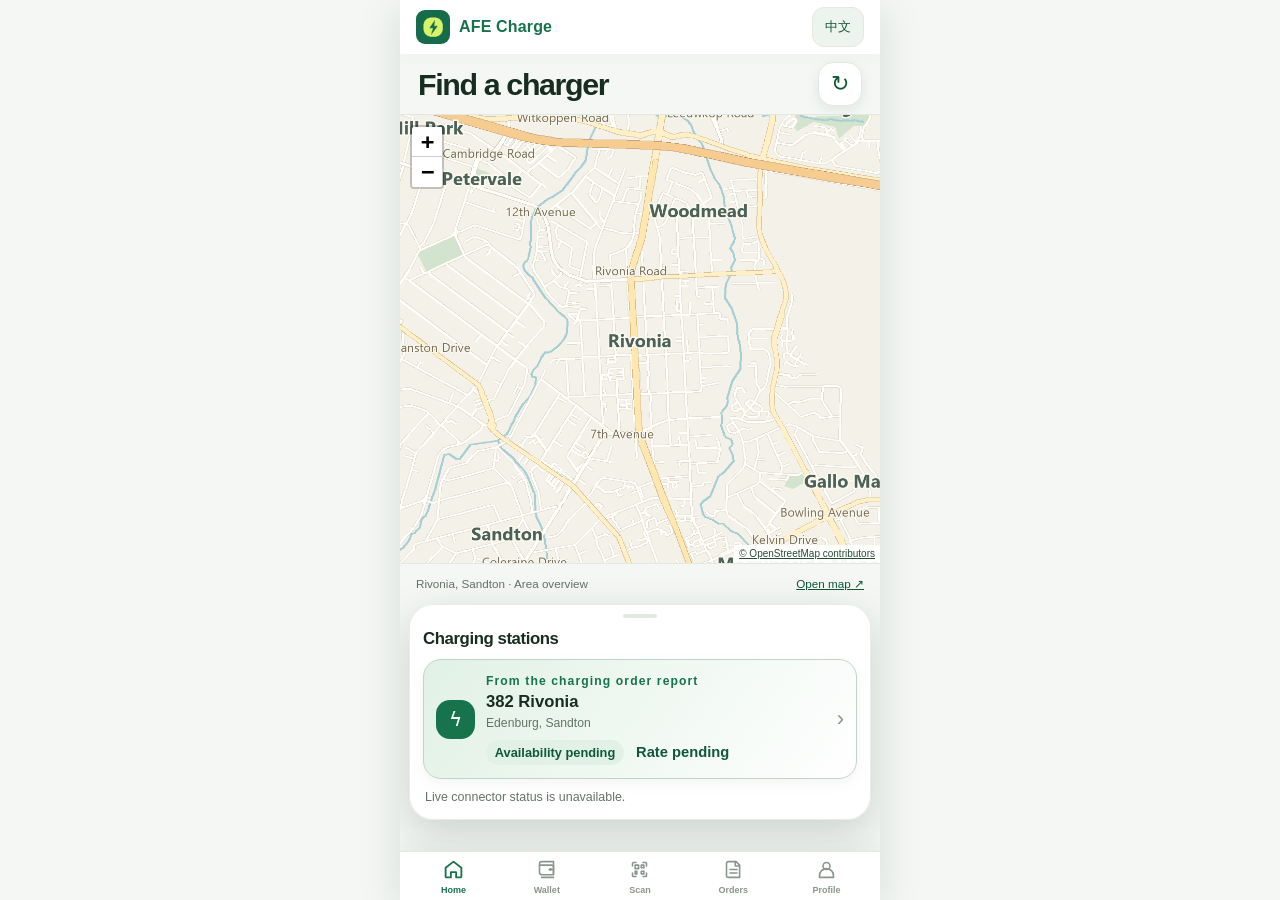
==== index.html @ 0f3ea390 "Open 382 Rivonia from its shared cabinet QR and wait for a connector choice" ====
<!doctype html>
<html lang="en">
<head>
<meta charset="utf-8">
<meta name="referrer" content="no-referrer">
<meta name="viewport" content="width=device-width,initial-scale=1,viewport-fit=cover">
<meta name="theme-color" content="#f5f8f5" media="(prefers-color-scheme: light)">
<meta name="theme-color" content="#0d1511" media="(prefers-color-scheme: dark)">
<script>
  const afeAppearance = matchMedia('(prefers-color-scheme: dark)');
  function applyAfeTheme(){ document.documentElement.dataset.theme = afeAppearance.matches ? 'dark' : 'light'; }
  applyAfeTheme();
  afeAppearance.addEventListener('change', applyAfeTheme);
</script>
<meta name="apple-mobile-web-app-capable" content="yes">
<meta name="apple-mobile-web-app-status-bar-style" content="default">
<meta name="apple-mobile-web-app-title" content="AFE Charge">
<link rel="manifest" href="./manifest.webmanifest">
<link rel="apple-touch-icon" href="./apple-touch-icon.png">
<title>AFE Charge</title>
<style>
:root{color-scheme:light;--bg:#f4f7f4;--surface:#fff;--surface-2:#edf4ee;--text:#182d22;--muted:#627469;--subtle:#89968d;--line:#e1e9e2;--green:#16734b;--green-deep:#10583a;--mint:#e1f1e5;--lime:#d6ee91;--warning-bg:#fff4df;--warning:#745821;--danger-bg:#fff0ee;--danger:#a34339;--shadow:0 8px 28px rgba(25,54,37,.08);font-family:-apple-system,BlinkMacSystemFont,"Segoe UI",sans-serif}
*{box-sizing:border-box}html,body{width:100%;min-width:0;min-height:100%;margin:0;overflow-x:hidden;background:var(--bg);color:var(--text);-webkit-text-size-adjust:100%;overscroll-behavior-x:none}button,input,select,textarea{font:inherit}button{touch-action:manipulation}button:focus-visible,input:focus-visible,select:focus-visible,textarea:focus-visible{outline:3px solid #64b987;outline-offset:2px}
html[data-theme="dark"]{color-scheme:dark;--bg:#0d1511;--surface:#18231d;--surface-2:#22342a;--text:#edf5ef;--muted:#bdc9c0;--subtle:#94a399;--line:#304137;--green:#7bd39b;--green-deep:#b4e9c5;--mint:#233b2c;--lime:#d6ee91;--warning-bg:#3b3322;--warning:#f3d89b;--danger-bg:#402a28;--danger:#ffb5aa;--shadow:0 8px 30px rgba(0,0,0,.25)}
.appview{width:100%;min-height:100dvh;margin:0 auto;padding-top:env(safe-area-inset-top);background:var(--bg);color:var(--text);overflow:hidden}.app-root{position:relative;width:100%;max-width:480px;height:calc(100dvh - env(safe-area-inset-top));min-height:520px;margin:0 auto;display:flex;flex-direction:column;overflow:hidden;background:var(--bg);color:var(--text)}
.app-header{min-height:62px;flex:none;display:flex;align-items:center;justify-content:space-between;gap:8px;padding:10px 18px;background:var(--surface);border-bottom:1px solid var(--line)}.app-brand{display:flex;align-items:center;gap:9px;min-width:0;color:var(--green);font-weight:800;letter-spacing:.01em;white-space:nowrap}.app-brandmark{width:34px;height:34px;display:grid;place-items:center;border-radius:12px;background:var(--mint);font-size:20px}.app-inline{display:flex;align-items:center;gap:7px;min-width:0}.demo-chip{padding:6px 8px;border-radius:999px;background:var(--surface-2);color:var(--muted);font-size:9px;font-weight:800;white-space:nowrap}.mode-toggle{white-space:nowrap!important;font-size:10px!important;padding:8px!important;min-height:38px!important}.app-main{flex:1;min-height:0;overflow:auto;overscroll-behavior:contain;padding:18px 18px calc(94px + env(safe-area-inset-bottom));scrollbar-width:none}.app-main::-webkit-scrollbar{display:none}
.app-main h1{margin:3px 0 7px;font-size:25px;line-height:1.12;letter-spacing:-.04em;color:var(--text)}.app-main h2{margin:0;font-size:18px;line-height:1.2;letter-spacing:-.025em;color:var(--text)}.app-main h3{margin:0;font-size:15px;line-height:1.25;color:var(--text)}.app-muted{font-size:12px;line-height:1.5;color:var(--muted)}.app-small{font-size:10px;letter-spacing:.035em;color:var(--subtle)}.app-row{display:flex;align-items:center;justify-content:space-between;gap:10px;min-width:0}.app-row>*{min-width:0}.app-row h1,.app-row h2,.app-row h3{overflow-wrap:anywhere}
.app-card{min-width:0;margin:13px 0;padding:17px;border:1px solid var(--line);border-radius:18px;background:var(--surface);box-shadow:var(--shadow);color:var(--text)}.app-recommend{padding:19px;background:linear-gradient(145deg,#176f49,#10593a);border:0;color:#fff;box-shadow:0 12px 28px rgba(16,89,58,.2)}.app-recommend h2{color:#fff;font-size:20px}.app-recommend .app-muted{color:#d8eadf}.app-recommend .app-stat{background:#ffffff16;color:#e4f2e8}.app-recommend .app-stat b{color:#fff}.app-recommend .app-button{background:var(--lime);color:#183321}.app-button{min-height:48px;padding:12px 16px;border:0;border-radius:14px;background:var(--green);color:#fff;font-weight:750;font-size:13px;line-height:1.2;cursor:pointer;transition:transform .14s ease,filter .14s ease}.app-button:active{transform:scale(.98)}.app-button.secondary{background:var(--surface-2);border:1px solid var(--line);color:var(--green-deep)}.app-button.ghost{min-height:40px;padding:8px 10px;background:transparent;color:var(--green-deep)}.app-button.danger{background:var(--danger-bg);color:var(--danger)}.app-button.full{width:100%}.app-notice,.app-alert{margin:11px 0;padding:13px 14px;border-radius:14px;background:var(--surface-2);color:var(--muted);font-size:11px;line-height:1.5}.app-alert{background:var(--warning-bg);color:var(--warning)}.app-alert.green{background:var(--mint);color:var(--green-deep)}.app-alert.red{background:var(--danger-bg);color:var(--danger)}
.app-badge{flex:none;padding:6px 10px;border-radius:999px;background:var(--mint);color:var(--green-deep);font-size:10px;font-weight:800}.app-status{color:var(--green);font-size:11px;font-weight:750}.app-stat{flex:1;min-width:0;padding:11px 12px;border-radius:13px;background:var(--surface-2);color:var(--muted);font-size:10px;line-height:1.35}.app-stat b{display:block;margin-top:5px;color:var(--text);font-size:12px}.app-inline{display:flex;gap:8px;align-items:center}.app-station{cursor:pointer;transition:transform .16s ease,border-color .16s ease}.app-station:active{transform:scale(.99)}.app-view-toggle{display:flex;gap:5px;margin:13px 0;padding:4px;border-radius:14px;background:var(--surface-2)}.app-view-toggle button{flex:1;min-height:42px;border:0;border-radius:11px;background:transparent;color:var(--muted);font-size:12px;font-weight:750}.app-view-toggle button.selected{background:var(--surface);color:var(--green-deep);box-shadow:0 2px 9px rgba(15,50,27,.1)}
.app-nav{position:absolute;z-index:10;right:0;bottom:0;left:0;height:calc(74px + env(safe-area-inset-bottom));padding:7px 10px calc(8px + env(safe-area-inset-bottom));display:flex;align-items:center;justify-content:space-around;border-top:1px solid var(--line);background:var(--surface);box-shadow:0 -6px 22px rgba(26,45,31,.04)}.app-nav button{flex:1;min-width:0;height:100%;display:flex;flex-direction:column;align-items:center;justify-content:center;gap:4px;border:0;background:transparent;color:var(--subtle);font-size:10px;font-weight:650}.app-nav button.active{color:var(--green);font-weight:800}.app-nav .nav-icon{font-size:18px;line-height:1}.app-nav .nav-scan{flex:none;width:54px;max-width:54px;height:54px;margin-top:-18px;border-radius:19px;background:var(--green);color:white;box-shadow:0 7px 18px rgba(22,115,75,.26)}.app-nav .nav-scan .nav-icon{font-size:22px}
.app-kv{display:flex;justify-content:space-between;gap:12px;margin:12px 0;color:var(--muted);font-size:12px;line-height:1.4}.app-kv b{color:var(--text);text-align:right}.app-divider{height:1px;margin:14px 0;background:var(--line)}.app-progress{height:8px;overflow:hidden;border-radius:99px;background:var(--surface-2)}.app-progress i{display:block;height:100%;border-radius:inherit;background:var(--lime)}.app-label{display:block;margin:16px 0 7px;color:var(--muted);font-size:11px;font-weight:750}.app-input,.app-select,textarea.app-input{width:100%;min-width:0;min-height:48px;padding:12px 14px;border:1px solid var(--line);border-radius:13px;background:var(--surface);color:var(--text);font-size:14px}.app-input::placeholder,textarea::placeholder{color:var(--subtle);opacity:1}.app-choice{display:flex;gap:8px}.app-choice button{flex:1;min-height:44px;border:1px solid var(--line);border-radius:12px;background:var(--surface);color:var(--muted);font-size:12px;font-weight:700}.app-choice button.selected,.app-connector.selected{border-color:var(--green);background:var(--mint);color:var(--green-deep)}.app-connector{margin:9px 0;padding:15px;border:1px solid var(--line);border-radius:16px;background:var(--surface);color:var(--text)}.app-connector button{width:100%;padding:0;border:0;background:transparent;color:inherit;text-align:left}.app-connector.disabled{opacity:.55}.app-filter{position:fixed;z-index:30;inset:0;display:flex;align-items:flex-end;background:rgba(5,20,12,.52);backdrop-filter:blur(3px)}.app-sheet{width:100%;max-width:480px;max-height:min(82dvh,760px);margin:0 auto;overflow:auto;padding:22px 20px calc(20px + env(safe-area-inset-bottom));border-radius:24px 24px 0 0;background:var(--surface);color:var(--text);box-shadow:0 -12px 40px rgba(0,0,0,.18)}.app-toast{position:fixed;z-index:60;right:18px;bottom:calc(92px + env(safe-area-inset-bottom));left:18px;max-width:444px;margin:0 auto;padding:14px 16px;border-radius:15px;background:#183327;color:#fff;font-size:13px;box-shadow:0 8px 30px rgba(0,0,0,.22)}
.app-map-wrap{position:relative}.app-map-canvas{position:relative;height:300px;min-height:300px;overflow:hidden;border:1px solid var(--line);border-radius:20px;background:#dfece2;box-shadow:var(--shadow)}html[data-theme="dark"] .app-map-canvas{background:#20342a}.afe-map-fallback{position:absolute;inset:0;overflow:hidden;background-color:#e5efe4;background-image:linear-gradient(28deg,transparent 47%,#fff 48%,#fff 52%,transparent 53%),linear-gradient(112deg,transparent 45%,#fff 46%,#fff 50%,transparent 51%),linear-gradient(160deg,transparent 53%,#f8fbf7 54%,#f8fbf7 60%,transparent 61%),linear-gradient(4deg,transparent 34%,#f8fbf7 35%,#f8fbf7 39%,transparent 40%);background-size:230px 190px,270px 230px,180px 210px,240px 180px}.afe-map-fallback:before,.afe-map-fallback:after{content:"";position:absolute;pointer-events:none;border-radius:50%;background:#d2e6cf;opacity:.65}.afe-map-fallback:before{width:210px;height:150px;right:-70px;top:14px}.afe-map-fallback:after{width:230px;height:130px;left:-80px;bottom:12px}.afe-map-marker{position:absolute;z-index:2;display:grid;place-items:center;width:40px;height:40px;border:3px solid white;border-radius:50% 50% 50% 9px;transform:rotate(-45deg);background:#16734b;color:white;font-size:11px;font-weight:800;box-shadow:0 4px 12px #17312640}.afe-map-marker span{transform:rotate(45deg)}.map-key-notice{position:absolute;z-index:3;top:12px;right:12px;left:12px;padding:9px 12px;border:1px solid var(--line);border-radius:13px;background:color-mix(in srgb,var(--surface) 92%,transparent);color:var(--muted);font-size:10px;box-shadow:0 3px 12px #17312616}.map-key-notice b{display:block;margin-bottom:3px;color:var(--text)}.map-bottom-sheet{position:relative;z-index:4;margin-top:-4px}.map-hint{font-size:11px}.resilience{background:var(--mint);color:var(--green-deep)}
.scan-panel{text-align:center;padding:20px}.scanner-frame{position:relative;width:min(100%,280px);height:232px;margin:18px auto 16px;overflow:hidden;border:1px solid var(--line);border-radius:20px;background:linear-gradient(145deg,#13261b,#233d2d);box-shadow:inset 0 0 45px #9ce5aa10}.scanner-grid{position:absolute;inset:0;background:linear-gradient(90deg,transparent 49.7%,#b7e8ca19 50%,transparent 50.3%),linear-gradient(transparent 49.7%,#b7e8ca19 50%,transparent 50.3%);background-size:38px 38px;opacity:.65}.scanner-corner{position:absolute;width:38px;height:38px;border-color:#b7ed8b;border-style:solid}.scanner-corner.tl{top:29px;left:29px;border-width:3px 0 0 3px;border-radius:9px 0 0}.scanner-corner.tr{top:29px;right:29px;border-width:3px 3px 0 0;border-radius:0 9px 0 0}.scanner-corner.bl{bottom:29px;left:29px;border-width:0 0 3px 3px;border-radius:0 0 0 9px}.scanner-corner.br{right:29px;bottom:29px;border-width:0 3px 3px 0;border-radius:0 0 9px}.scanner-beam{position:absolute;left:12%;right:12%;top:20%;height:2px;background:#c9f58e;box-shadow:0 0 14px 3px #c9f58e88;animation:scanbeam 2.4s ease-in-out infinite alternate}.scanner-hint{margin:0 auto 16px;color:var(--muted);font-size:12px;line-height:1.45}.manual-entry{margin-top:18px;text-align:left}.manual-entry summary{padding:13px 0;border-top:1px solid var(--line);color:var(--green-deep);font-size:12px;font-weight:700;cursor:pointer}.manual-entry .app-muted{margin:0 0 10px}.connection-screen{position:fixed;z-index:50;inset:0;display:flex;flex-direction:column;justify-content:center;align-items:center;overflow:auto;padding:calc(34px + env(safe-area-inset-top)) 24px calc(32px + env(safe-area-inset-bottom));background:var(--bg);color:var(--text)}.connection-orb{width:82px;height:82px;display:grid;place-items:center;margin-bottom:25px;border-radius:28px;background:var(--mint);color:var(--green);font-size:35px;animation:orbpulse 1.8s ease-in-out infinite}.connection-screen h1{text-align:center}.connection-steps{width:min(100%,340px);margin:27px auto 22px}.connection-step{display:flex;align-items:center;gap:14px;padding:13px 0;border-bottom:1px solid var(--line);color:var(--subtle);font-size:13px;transition:color .2s}.connection-step.active{color:var(--text);font-weight:750}.connection-step.done{color:var(--green)}.connection-step-icon{width:28px;height:28px;flex:none;display:grid;place-items:center;border-radius:50%;background:var(--surface-2);color:var(--muted);font-size:12px}.connection-step.active .connection-step-icon,.connection-step.done .connection-step-icon{background:var(--mint);color:var(--green)}.connection-spinner{width:22px;height:22px;border:2px solid var(--line);border-top-color:var(--green);border-radius:50%;animation:spin .8s linear infinite}
.app-menu{width:100%;min-height:52px;display:flex;align-items:center;justify-content:space-between;border:0;border-bottom:1px solid var(--line);background:transparent;color:var(--text);font-size:13px;text-align:left}.app-menu:last-child{border-bottom:0}.app-economy{padding-top:9px;border-top:1px solid var(--line)}.app-economy .app-row{margin:8px 0;color:var(--muted);font-size:11px}.app-economy .app-row b{color:var(--text);font-size:11px}.app-step{display:flex;gap:12px;align-items:flex-start;padding:14px 0;border-bottom:1px solid var(--line);color:var(--text);font-size:12px;line-height:1.5}.app-step b{width:28px;height:28px;flex:none;display:grid;place-items:center;border-radius:50%;background:var(--mint);color:var(--green)}.app-root[data-font-size="small"]{font-size:14px}.app-root[data-font-size="large"]{font-size:17px}.app-root[data-font-size="large"] .app-muted,.app-root[data-font-size="large"] .app-kv{font-size:14px}.form-stack{flex:1;min-width:0}.help-list{padding-left:19px;color:var(--muted);font-size:12px;line-height:1.65}.help-list li{padding:3px 0}.app-amount{font-size:26px;font-weight:850;letter-spacing:-.035em}.guest-connecting{max-width:100%;text-align:center}.wallet-hero{background:var(--green-deep);color:#fff}.wallet-hero h1,.wallet-hero .app-muted,.wallet-hero .app-small{color:#fff}.app-topup-row{display:flex;align-items:center;justify-content:space-between;gap:12px}.app-topup-row>*{min-width:0}.faq-card details{padding:13px 0;border-bottom:1px solid var(--line);color:var(--text)}.faq-card details:last-child{border:0}.faq-card summary{font-size:12px;font-weight:700;cursor:pointer}.faq-card details p{margin:9px 0 0;color:var(--muted);font-size:12px;line-height:1.5}.app-empty{padding:40px 16px;color:var(--muted);text-align:center}.app-nav sup{font-size:9px}.settings-links{padding:7px 17px}.fleet-statement .statement-total b{color:var(--green)}
@keyframes scanbeam{from{transform:translateY(0)}to{transform:translateY(135px)}}@keyframes spin{to{transform:rotate(360deg)}}@keyframes orbpulse{50%{transform:scale(1.06);box-shadow:0 0 0 12px color-mix(in srgb,var(--mint) 35%,transparent)}}
@media(max-width:430px){.app-header{min-height:58px;gap:5px;padding-right:11px;padding-left:14px}.app-brand{gap:7px;font-size:14px}.app-brandmark{width:31px;height:31px}.app-inline{gap:3px}.demo-chip{max-width:50px;overflow:hidden;font-size:0}.demo-chip:after{content:"DEMO";font-size:9px}.mode-toggle{font-size:9px!important;padding:7px!important}.app-header>.app-inline>.app-button[aria-label="Notifications"]{width:36px;min-width:36px;padding:7px}.app-main{padding-right:15px;padding-left:15px}.app-card{padding:16px}.app-map-canvas{height:300px}.app-nav{padding-right:5px;padding-left:5px}.app-nav .nav-scan{width:52px;max-width:52px;height:52px}}
@media(min-width:481px){.app-root{box-shadow:0 8px 42px rgba(20,45,29,.12)}}
@media(prefers-reduced-motion:reduce){*,*::before,*::after{scroll-behavior:auto!important;animation-duration:.01ms!important;animation-iteration-count:1!important;transition-duration:.01ms!important}}
html[data-theme="dark"] .app-button:not(.secondary):not(.ghost):not(.danger){background:#1d734a;color:#fff}
html[data-theme="dark"] .app-nav .nav-scan{background:#1d734a;color:#fff}
html[data-theme="dark"] .app-recommend .app-button{background:var(--lime);color:#183321}
.app-nav .nav-scan{font-size:10px;white-space:nowrap}
/* Map-first, native-feeling consumer layout */
.app-header{z-index:12;min-height:58px;padding:8px 16px;background:var(--surface);border-bottom:0;box-shadow:0 2px 14px rgba(20,45,29,.035)}
.demo-chip.demo-muted{margin-left:1px;padding:4px 6px;background:transparent;border:1px solid var(--line);color:var(--subtle);font-size:8px;letter-spacing:.06em;opacity:.72}
.header-notifications{width:38px;min-width:38px;padding:7px!important}
.app-main.home-main{display:flex;overflow:hidden;padding:0 0 calc(78px + env(safe-area-inset-bottom));overscroll-behavior:none}
.home-map-first{display:flex;flex:1;flex-direction:column;min-width:0;min-height:0;width:100%;overflow:hidden}
.map-home-top{z-index:5;flex:none;min-height:58px;display:flex;align-items:center;justify-content:space-between;padding:7px 17px 9px;background:var(--bg)}
.map-eyebrow{display:block;margin-bottom:2px;color:var(--subtle);font-size:9px;font-weight:750;letter-spacing:.1em;text-transform:uppercase}
.map-home-top h1{margin:0;font-size:23px;letter-spacing:-.045em}
.map-filter-button{width:42px;height:42px;display:grid;place-items:center;border:1px solid var(--line);border-radius:15px;background:var(--surface);color:var(--green-deep);font-size:17px;box-shadow:0 4px 13px rgba(20,45,29,.08)}
.app-map-wrap{flex:1;min-height:0;overflow:visible;border-radius:0}
.app-map-canvas{position:absolute;inset:0;width:100%;height:100%;min-height:0;border:0;border-radius:0;box-shadow:none;background:#e6eee3}
.afe-map-fallback.premium-map{background-color:#e6eee3;background-image:linear-gradient(27deg,transparent 46%,#fbfcf9 47%,#fbfcf9 51%,transparent 52%),linear-gradient(112deg,transparent 45%,#fff 46%,#fff 49%,transparent 50%),linear-gradient(158deg,transparent 54%,#f5f8f2 55%,#f5f8f2 60%,transparent 61%),linear-gradient(4deg,transparent 31%,#fafbf8 32%,#fafbf8 36%,transparent 37%);background-size:240px 200px,290px 235px,190px 230px,255px 185px}
.afe-map-fallback.premium-map:before{width:220px;height:150px;top:13%;right:-55px;background:#cee3ca}.afe-map-fallback.premium-map:after{width:260px;height:150px;bottom:17%;left:-90px;background:#d6e8d2}
.map-neighborhood{position:absolute;z-index:1;color:#819486;font-size:9px;font-weight:800;letter-spacing:.13em;opacity:.75}.map-neighborhood.n1{left:18%;top:28%}.map-neighborhood.n2{right:15%;top:54%}
.map-waterway{position:absolute;z-index:0;top:-10%;left:57%;width:16px;height:125%;border-radius:50%;background:#c4dfd7;transform:rotate(33deg);opacity:.66}
.map-road{position:absolute;z-index:0;height:7px;border:2px solid #fff;border-right:0;border-left:0;background:#e4dcca;opacity:.78;transform-origin:center}.road-a{top:39%;left:-10%;width:118%;transform:rotate(-17deg)}.road-b{top:68%;left:-10%;width:122%;transform:rotate(13deg)}.road-c{top:4%;left:40%;width:110%;transform:rotate(62deg)}
.map-park{position:absolute;z-index:0;border-radius:42% 58% 48% 52%;background:#cce4c6;opacity:.75}.park-a{top:7%;left:9%;width:82px;height:58px;transform:rotate(-15deg)}.park-b{right:4%;bottom:24%;width:75px;height:88px;transform:rotate(24deg)}
.afe-map-marker{z-index:3;width:39px;height:39px;border:3px solid #fff;background:#248354;box-shadow:0 5px 15px #153e2b40;transition:transform .2s,box-shadow .2s}.afe-map-marker.featured{width:52px;height:52px;background:#0b7046;box-shadow:0 0 0 7px #48a86b31,0 8px 22px #153e2b42;animation:marker-breathe 2.6s ease-in-out infinite}.afe-map-marker.selected{z-index:5;transform:rotate(-45deg) scale(1.1)}.afe-map-marker.featured span{font-size:13px}
.map-controls{position:absolute;z-index:4;top:13px;right:14px;display:flex;align-items:center;gap:7px;padding:5px 9px 5px 5px;border:1px solid color-mix(in srgb,var(--line) 70%,transparent);border-radius:999px;background:color-mix(in srgb,var(--surface) 92%,transparent);color:var(--muted);font-size:9px;box-shadow:0 4px 16px #1e3d2b17;backdrop-filter:blur(12px)}.map-controls button{width:27px;height:27px;border:0;border-radius:50%;background:var(--mint);color:var(--green);font-size:17px}
.map-scale{position:absolute;top:17px;left:14px;padding:7px 10px;border:1px solid color-mix(in srgb,var(--line) 75%,transparent);border-radius:999px;background:color-mix(in srgb,var(--surface) 90%,transparent);color:var(--muted);font-size:9px;backdrop-filter:blur(12px)}
.station-drawer{position:absolute;z-index:6;right:9px;bottom:9px;left:9px;max-height:min(72%,600px);padding:3px 13px calc(12px + env(safe-area-inset-bottom));overflow:auto;border:1px solid color-mix(in srgb,var(--line) 78%,transparent);border-radius:24px;background:color-mix(in srgb,var(--surface) 96%,transparent);color:var(--text);box-shadow:0 14px 42px rgba(16,42,26,.18);backdrop-filter:blur(20px);transition:max-height .32s cubic-bezier(.2,.8,.2,1),transform .32s cubic-bezier(.2,.8,.2,1);scrollbar-width:none}.station-drawer::-webkit-scrollbar{display:none}.station-drawer.collapsed{max-height:242px}.drawer-grabber{width:100%;height:22px;display:grid;place-items:center;padding:0;border:0;background:transparent}.drawer-grabber i{display:block;width:34px;height:4px;border-radius:99px;background:var(--subtle);opacity:.5}
.drawer-heading{height:35px;display:flex;align-items:center;justify-content:space-between}.drawer-heading>div{display:flex;align-items:baseline;gap:7px}.drawer-heading b{font-size:14px;letter-spacing:-.02em}.drawer-heading span{color:var(--subtle);font-size:10px}.drawer-expand{width:32px;height:32px;border:0;border-radius:11px;background:var(--surface-2);color:var(--green-deep);font-size:15px;transition:transform .25s}.station-drawer.expanded .drawer-expand{transform:rotate(180deg)}
.recommended-card{width:100%;min-height:95px;display:flex;align-items:center;gap:11px;margin:6px 0 0;padding:13px 12px;border:1px solid color-mix(in srgb,var(--green) 17%,var(--line));border-radius:18px;background:linear-gradient(125deg,var(--mint),var(--surface));color:var(--text);text-align:left;box-shadow:0 5px 14px rgba(27,89,53,.055);transition:transform .2s,box-shadow .2s}.recommended-card:active{transform:scale(.985)}.recommended-card.marker-selected{box-shadow:0 0 0 2px var(--green),0 8px 18px rgba(27,89,53,.15)}.recommended-avatar{width:39px;height:39px;flex:none;display:grid;place-items:center;border-radius:14px;background:var(--green);color:white;font-size:20px}.recommended-copy{display:flex;flex:1;flex-direction:column;gap:2px;min-width:0}.recommended-copy small{color:var(--green);font-size:8px;font-weight:800;letter-spacing:.09em}.recommended-copy b{overflow:hidden;color:var(--text);font-size:13px;text-overflow:ellipsis;white-space:nowrap}.recommended-copy span{overflow:hidden;color:var(--muted);font-size:10px;text-overflow:ellipsis;white-space:nowrap}.recommended-copy .recommended-proof{color:var(--green-deep);font-weight:700}.recommended-arrow,.drawer-chevron{color:var(--subtle);font-size:22px}.drawer-stations{padding:4px 1px 0}.drawer-station{width:100%;min-height:72px;display:flex;align-items:center;gap:10px;padding:9px 3px;border:0;border-bottom:1px solid var(--line);background:transparent;color:var(--text);text-align:left}.drawer-station-icon{width:36px;height:36px;flex:none;display:grid;place-items:center;border-radius:13px;background:var(--surface-2);color:var(--green-deep);font-size:12px;font-weight:800}.drawer-station-icon.is-featured{background:var(--green);color:#fff}.drawer-station-copy{display:flex;flex:1;flex-direction:column;gap:3px;min-width:0}.drawer-station-copy b{font-size:12px}.drawer-station-copy small{overflow:hidden;color:var(--muted);font-size:9px;text-overflow:ellipsis;white-space:nowrap}.drawer-footnote{padding:9px 0 0;color:var(--subtle);font-size:9px}.drawer-economy{padding:8px 4px}.drawer-economy .app-economy{padding:7px 0}.marker-sheet-root{position:absolute;z-index:7;right:15px;bottom:260px;left:15px;opacity:0;pointer-events:none;transform:translateY(9px);transition:opacity .22s,transform .22s}.marker-sheet-root.is-visible{opacity:1;pointer-events:auto;transform:none}.marker-sheet-root .map-bottom-sheet{margin:0;padding:13px 15px;border-radius:18px;background:var(--surface);box-shadow:0 8px 25px #1b3d2a25}.map-bottom-sheet h3{font-size:13px}.map-bottom-sheet .app-button{min-height:39px;padding:9px 12px;border-radius:12px;font-size:11px}.map-key-notice{top:auto;right:14px;bottom:calc(258px + env(safe-area-inset-bottom));left:14px;width:max-content;max-width:calc(100% - 28px);padding:6px 9px;border-radius:99px;font-size:9px;opacity:.75}.map-key-notice b{display:inline;margin:0 4px 0 0}
.app-nav{z-index:12;height:calc(72px + env(safe-area-inset-bottom));padding:5px 13px calc(7px + env(safe-area-inset-bottom));background:color-mix(in srgb,var(--surface) 96%,transparent);backdrop-filter:blur(18px);box-shadow:0 -5px 22px rgba(18,49,30,.055)}.app-nav .nav-scan{width:57px;max-width:57px;height:57px;margin-top:-25px;border:4px solid var(--bg);border-radius:20px;background:var(--green);box-shadow:0 8px 20px rgba(22,115,75,.3)}.app-nav button{font-size:10px}.app-nav button.active{color:var(--green)}
.page-enter-right{animation:page-from-right .34s cubic-bezier(.22,.75,.25,1) both}.page-enter-left{animation:page-from-left .28s cubic-bezier(.35,0,.2,1) both}
.connection-screen{z-index:20;background:var(--bg);animation:screen-fade-in .3s ease both}.connection-screen h1{font-size:25px;letter-spacing:-.04em}.connection-step{min-height:55px;border-bottom:1px solid var(--line);font-size:13px}.connection-step.active{animation:step-arrive .3s ease both}.connection-step.active .connection-step-icon{animation:step-pulse 1.2s ease-in-out infinite}.connection-step.done .connection-step-icon{animation:check-in .25s ease both}.connection-boundary{margin-top:7px;color:var(--subtle);font-size:10px;text-align:center;line-height:1.5}.connection-spinner.success-orb{width:32px;height:32px;display:grid;place-items:center;border:0;background:var(--green);color:white;font-weight:800;animation:check-in .28s ease both}
.live-page{max-width:430px;margin:0 auto;padding:4px 1px 12px}.live-topline{display:flex;align-items:center;gap:7px;color:var(--green-deep);font-size:11px;font-weight:750}.live-status-dot{width:8px;height:8px;border-radius:50%;background:#36ad69;box-shadow:0 0 0 4px #36ad6924;animation:status-pulse 1.8s ease-in-out infinite}.demo-mini{margin-left:auto;padding:4px 7px;border:1px solid var(--line);border-radius:999px;color:var(--subtle);font-size:8px;letter-spacing:.06em}.live-page h1{margin:15px 0 4px;font-size:25px}.live-energy-card{position:relative;display:flex;flex-direction:column;align-items:center;justify-content:center;min-height:285px;margin:21px 0 13px;padding:22px 20px;border-radius:28px;background:radial-gradient(ellipse at 50% 30%,color-mix(in srgb,var(--green) 16%,var(--surface)),var(--surface) 72%);border:1px solid var(--line);box-shadow:var(--shadow);overflow:hidden}.live-energy-card:before{content:"";position:absolute;inset:0;background:linear-gradient(145deg,rgba(255,255,255,.11),transparent 48%);pointer-events:none}.live-ring{position:relative;width:158px;height:158px;display:flex;flex-direction:column;align-items:center;justify-content:center;border-radius:50%;background:conic-gradient(var(--green) var(--progress),var(--surface-2) 0);box-shadow:0 10px 32px color-mix(in srgb,var(--green) 20%,transparent)}.live-ring:before{content:"";position:absolute;inset:9px;border-radius:50%;background:var(--surface)}.live-ring b,.live-ring small{position:relative;z-index:1}.live-ring b{font-size:35px;line-height:1.05;letter-spacing:-.05em}.live-ring small{margin-top:4px;color:var(--muted);font-size:11px}.live-amount-caption{margin-top:15px;color:var(--muted);font-size:10px}.live-cost{margin-top:2px;color:var(--text);font-size:19px;letter-spacing:-.02em}.live-progress{position:absolute;right:22px;bottom:16px;left:22px;height:4px;overflow:hidden;border-radius:99px;background:var(--surface-2)}.live-progress i{display:block;height:100%;border-radius:inherit;background:var(--green);transition:width .65s cubic-bezier(.2,.75,.3,1)}.live-number{font-variant-numeric:tabular-nums;animation:number-tick .48s cubic-bezier(.16,.7,.25,1) both}.live-metrics{display:grid;grid-template-columns:repeat(3,minmax(0,1fr));gap:8px;margin:13px 0}.live-metrics>div{min-width:0;padding:12px 10px;border:1px solid var(--line);border-radius:16px;background:var(--surface);box-shadow:0 4px 14px rgba(20,45,29,.045)}.live-metrics span,.live-metrics b{display:block}.live-metrics span{color:var(--muted);font-size:9px}.live-metrics b{overflow:hidden;margin-top:7px;color:var(--text);font-size:11px;text-overflow:ellipsis;white-space:nowrap}.live-limit-card{margin:13px 0;padding:15px;border:1px solid var(--line);border-radius:19px;background:var(--surface);box-shadow:var(--shadow)}.live-limit-card .app-row{margin-bottom:12px}.live-limit-card .app-row>div{display:flex;flex-direction:column;gap:3px}.live-session-time{color:var(--muted);font-variant-numeric:tabular-nums;font-size:13px;font-weight:700}.live-limit-card .app-button{margin-top:6px}.live-stop{margin-top:4px}.live-boundary{margin:10px 15px;color:var(--subtle);font-size:9px;line-height:1.5;text-align:center}
@keyframes marker-breathe{0%,100%{box-shadow:0 0 0 6px #48a86b20,0 8px 22px #153e2b38}50%{box-shadow:0 0 0 10px #48a86b13,0 8px 24px #153e2b3d}}@keyframes page-from-right{from{opacity:.65;transform:translateX(22px)}to{opacity:1;transform:none}}@keyframes page-from-left{from{opacity:.65;transform:translateX(-18px)}to{opacity:1;transform:none}}@keyframes screen-fade-in{from{opacity:.6}to{opacity:1}}@keyframes step-arrive{from{opacity:.35;transform:translateY(5px)}to{opacity:1;transform:none}}@keyframes step-pulse{0%,100%{box-shadow:0 0 0 0 color-mix(in srgb,var(--green) 18%,transparent)}50%{box-shadow:0 0 0 5px color-mix(in srgb,var(--green) 8%,transparent)}}@keyframes check-in{from{transform:scale(.72);opacity:.5}to{transform:scale(1);opacity:1}}@keyframes status-pulse{50%{box-shadow:0 0 0 7px #36ad6914}}@keyframes number-tick{0%{opacity:.55;transform:translateY(5px)}100%{opacity:1;transform:none}}
html[data-theme="dark"] .afe-map-fallback.premium-map{background-color:#26392e;background-image:linear-gradient(27deg,transparent 46%,#405146 47%,#405146 51%,transparent 52%),linear-gradient(112deg,transparent 45%,#47564c 46%,#47564c 49%,transparent 50%),linear-gradient(158deg,transparent 54%,#35443a 55%,#35443a 60%,transparent 61%),linear-gradient(4deg,transparent 31%,#405046 32%,#405046 36%,transparent 37%)}html[data-theme="dark"] .map-waterway{background:#355b52}html[data-theme="dark"] .map-park{background:#365640}html[data-theme="dark"] .map-road{background:#796e56;border-color:#8c846f}html[data-theme="dark"] .map-neighborhood{color:#b8c8bc}html[data-theme="dark"] .station-drawer{background:color-mix(in srgb,var(--surface) 96%,transparent);border-color:var(--line);box-shadow:0 14px 42px #0008}html[data-theme="dark"] .recommended-card{background:linear-gradient(125deg,#203a2b,var(--surface))}html[data-theme="dark"] .live-energy-card{background:radial-gradient(ellipse at 50% 30%,#21422e,var(--surface) 72%)}html[data-theme="dark"] .live-ring{box-shadow:0 10px 32px #0d422c55}html[data-theme="dark"] .app-nav{background:color-mix(in srgb,var(--surface) 96%,transparent)}
@media(max-width:430px){.map-home-top{min-height:55px;padding-right:14px;padding-left:16px}.station-drawer{right:8px;bottom:7px;left:8px;padding-right:12px;padding-left:12px}.station-drawer.collapsed{max-height:238px}.recommended-card{min-height:91px;padding:11px}.app-main.home-main{padding-bottom:calc(72px + env(safe-area-inset-bottom))}.live-energy-card{min-height:274px}.live-page{padding-right:1px;padding-left:1px}}
.app-input,.app-select,textarea.app-input{font-size:16px}
.afe-map-marker.afe-featured-site{width:66px;height:66px;background:linear-gradient(145deg,#1c9b5f,#075c39);box-shadow:0 0 0 8px #54c47b30,0 9px 26px #073b2780;animation:marker-breathe 2.2s ease-in-out infinite}
.afe-map-marker.afe-featured-site .marker-bolt{display:grid;width:35px;height:35px;place-items:center;border-radius:12px;background:#ffffff20;color:#fff;font-size:25px;font-weight:900;transform:rotate(45deg)}
.afe-map-marker.afe-featured-site small{position:absolute;right:-7px;bottom:-5px;min-width:23px;padding:3px 5px;border:2px solid var(--surface);border-radius:99px;background:#fff;color:#12653f;font-size:10px;font-weight:900;line-height:1;transform:rotate(45deg)}
@media(prefers-reduced-motion:reduce){.station-drawer,.afe-map-marker,.live-progress i{transition:none!important}.afe-map-marker.featured,.connection-step.active .connection-step-icon,.live-status-dot{animation:none!important}}
/* Mock live connector status presentation */
.live-sync-indicator{display:inline-flex;align-items:center;gap:6px;margin:7px 0;padding:5px 9px;border:1px solid color-mix(in srgb,var(--green) 18%,var(--line));border-radius:999px;background:color-mix(in srgb,var(--mint) 72%,var(--surface));color:var(--green-deep);font-size:9px;font-weight:750;letter-spacing:.01em}.live-sync-indicator i,.station-live-dot{display:inline-block;width:7px;height:7px;flex:none;border-radius:50%;background:#35b86d;box-shadow:0 0 0 3px #35b86d20;animation:afe-live-pulse 1.8s ease-in-out infinite}.station-live-dot.offline{background:#89968d;box-shadow:0 0 0 3px #89968d22;animation:none}.station-online{display:inline-flex;align-items:center;gap:7px;color:var(--muted);font-size:10px;font-weight:700}.connector-state-chip{display:inline-flex;align-items:center;min-height:25px;padding:5px 9px;border-radius:999px;font-size:10px;font-weight:800;white-space:nowrap;transition:background-color .32s,color .32s,transform .28s}.connector-state-chip.available{background:#e4f5e9;color:#14723f}.connector-state-chip.charging{background:#e5f0ff;color:#215ea6}.connector-state-chip.faulted{background:#fff0ee;color:#a34339}.connector-state-chip.unavailable{background:#edf0ed;color:#737e76}.connector-state-chip.status-updated{animation:afe-state-change .55s ease}.station-connectivity{margin:3px 0 7px}.connector-live-card{transition:border-color .3s,opacity .3s,transform .3s}.connector-live-card.disabled{opacity:.8}.connector-live-card button:disabled{cursor:not-allowed;opacity:.78}.connector-updated{margin-top:7px}.connector-live-summary{display:block!important;margin-top:2px;color:var(--green-deep)!important;font-size:9px!important;font-weight:700}.drawer-station-icon,.recommended-avatar{position:relative}.drawer-station-icon .station-live-dot,.recommended-avatar .station-live-dot{position:absolute;right:-2px;top:-2px;width:8px;height:8px;border:2px solid var(--surface)}.afe-map-marker{transition:background-color .35s ease,box-shadow .35s ease,transform .25s ease}.afe-map-marker.marker-available{background:#12834d}.afe-map-marker.marker-charging{background:#347fd4;box-shadow:0 5px 15px #164b8f55}.afe-map-marker.marker-faulted{background:#d64c40;box-shadow:0 5px 15px #8f211c55}.afe-map-marker.marker-unavailable{background:#89968d;box-shadow:0 4px 12px #25312838}.afe-map-marker.afe-featured-site.marker-charging{background:linear-gradient(145deg,#4f91e6,#2560ae)}.afe-map-marker.afe-featured-site.marker-faulted{background:linear-gradient(145deg,#ed7164,#b7352e)}.afe-map-marker.afe-featured-site.marker-unavailable{background:linear-gradient(145deg,#a6afa9,#717d75)}@keyframes afe-live-pulse{50%{box-shadow:0 0 0 6px #35b86d13}}@keyframes afe-state-change{0%{transform:scale(.94);opacity:.72}65%{transform:scale(1.06)}100%{transform:scale(1);opacity:1}}@media(prefers-reduced-motion:reduce){.live-sync-indicator i,.station-live-dot,.connector-state-chip.status-updated{animation:none!important}}
.connector-map-legend{position:absolute;z-index:4;top:45px;right:14px;display:grid;gap:5px;padding:9px 10px;border:1px solid color-mix(in srgb,var(--line) 72%,transparent);border-radius:13px;background:color-mix(in srgb,var(--surface) 92%,transparent);color:var(--muted);font-size:8px;box-shadow:0 4px 14px #17312615;backdrop-filter:blur(10px)}.connector-map-legend span{display:flex;align-items:center;gap:6px}.legend-dot{width:7px;height:7px;border-radius:50%;background:#12834d}.legend-dot.charging{background:#347fd4}.legend-dot.faulted{background:#d64c40}.legend-dot.unavailable{background:#89968d}
.connector-map-summary{display:flex;flex-wrap:wrap;gap:5px;margin-top:9px}.connector-map-summary .connector-state-chip{max-width:100%;font-size:8px;padding:5px 7px}
/* More map room at rest, with a short expandable station shelf. */
.station-drawer{padding-bottom:8px}.station-drawer.collapsed{max-height:76px}.station-drawer.collapsed .recommended-card,.station-drawer.collapsed .drawer-economy,.station-drawer.collapsed .drawer-stations,.station-drawer.collapsed .drawer-footnote{display:none!important}.drawer-heading{cursor:pointer}.drawer-grabber{height:19px}.drawer-heading{height:35px}
/* Three native-feeling destinations and a separate center scan action. */
.app-nav{display:grid;grid-template-columns:repeat(3,minmax(0,1fr));align-items:center;justify-items:center;height:calc(68px + env(safe-area-inset-bottom));padding:5px 12px calc(7px + env(safe-area-inset-bottom));overflow:visible}.app-nav button:not(.nav-scan){width:100%;height:100%;gap:3px;font-size:10px}.app-nav .nav-scan{position:absolute;top:-27px;left:50%;z-index:2;width:70px;height:88px;max-width:70px;margin:0;padding:0;border:0;border-radius:0;background:transparent;color:var(--muted);box-shadow:none;transform:translateX(-50%);display:flex;flex-direction:column;align-items:center;justify-content:flex-start;gap:4px;font-size:9px}.nav-scan-icon{width:56px;height:56px;display:grid;place-items:center;border:4px solid var(--bg);border-radius:20px;background:var(--green);color:#fff;box-shadow:0 8px 20px rgba(22,115,75,.3);transition:transform .16s,box-shadow .16s}.nav-scan:active .nav-scan-icon{transform:scale(.94)}.nav-scan-label{font-size:9px;font-weight:750;color:var(--green-deep)}.app-nav .nav-scan.active .nav-scan-icon{background:var(--green-deep);box-shadow:0 0 0 4px color-mix(in srgb,var(--green) 16%,transparent),0 8px 20px rgba(22,115,75,.25)}
.scan-camera{position:relative;width:100%;height:min(48dvh,330px);min-height:225px;margin:16px 0 12px;overflow:hidden;border:1px solid var(--line);border-radius:22px;background:radial-gradient(ellipse at 50% 45%,#213d2b,#0b1710 78%);box-shadow:inset 0 0 50px #a6e8ad10}.scan-camera video{position:absolute;inset:0;width:100%;height:100%;object-fit:cover}.scan-camera video[hidden]{display:none}.scan-camera.has-video{background:#09130e}.scan-viewfinder{position:absolute;inset:0;pointer-events:none}.scan-viewfinder:before{content:"";position:absolute;top:50%;left:50%;width:min(62vw,220px);height:min(62vw,220px);max-height:220px;max-width:220px;transform:translate(-50%,-50%);border:1px solid #d3f59c99;border-radius:22px;box-shadow:0 0 0 999px #07110b42,inset 0 0 20px #d3f59c14}.scan-viewfinder .scanner-corner{z-index:1}.scan-camera-status{position:absolute;right:12px;bottom:12px;left:12px;z-index:2;padding:9px 11px;border:1px solid #ffffff21;border-radius:12px;background:#07130ecc;color:white;font-size:10px;line-height:1.4;text-align:center;backdrop-filter:blur(8px)}.scan-camera-actions{display:flex;gap:8px}.scan-camera-actions>*{flex:1}.scan-permission-note{margin:8px 0;color:var(--subtle);font-size:10px;line-height:1.45;text-align:center}.camera-hidden-input{position:absolute;width:1px;height:1px;opacity:0;pointer-events:none}
.profile-hero{display:flex;align-items:center;gap:13px;padding:16px;border:1px solid var(--line);border-radius:20px;background:linear-gradient(135deg,var(--mint),var(--surface));box-shadow:var(--shadow)}.profile-avatar{width:50px;height:50px;display:grid;place-items:center;flex:none;border-radius:17px;background:var(--green);color:#fff;font-size:19px;font-weight:800}.profile-hero-copy{min-width:0}.profile-hero-copy b,.profile-hero-copy span{display:block}.profile-hero-copy b{font-size:15px}.profile-hero-copy span{margin-top:3px;color:var(--muted);font-size:10px}.personal-info-list{margin-top:14px}.personal-info-row{padding:14px 0;border-bottom:1px solid var(--line)}.personal-info-row:last-child{border-bottom:0}.personal-info-row span,.personal-info-row b{display:block}.personal-info-row span{color:var(--muted);font-size:10px}.personal-info-row b{margin-top:5px;font-size:13px}.settings-section-list .app-menu{min-height:58px}.settings-menu-icon{width:34px;height:34px;display:inline-grid;place-items:center;margin-right:9px;border-radius:11px;background:var(--surface-2);color:var(--green-deep)}.app-menu .menu-chevron{margin-left:auto;color:var(--subtle);font-size:20px}
.app-nav{grid-template-columns:minmax(0,1fr) minmax(0,1fr) 64px minmax(0,1fr) minmax(0,1fr);column-gap:0}.app-nav>button:nth-child(1){grid-column:1}.app-nav>button:nth-child(2){grid-column:2}.app-nav>button:nth-child(3){grid-column:5}.app-nav .nav-scan{left:50%;width:68px;max-width:68px}
@media(max-width:430px){.station-drawer.collapsed{max-height:76px}.scan-camera{height:min(44dvh,310px)}.app-nav .nav-scan{top:-25px}}
/* v16 four-tab navigation and wallet-first account overview */
.app-nav{height:calc(49px + env(safe-area-inset-bottom));min-height:calc(49px + env(safe-area-inset-bottom));display:grid;grid-template-columns:repeat(4,minmax(0,1fr));align-items:center;justify-items:stretch;padding:0 7px env(safe-area-inset-bottom);border-top:1px solid var(--line);background:color-mix(in srgb,var(--surface) 97%,transparent);backdrop-filter:blur(18px);box-shadow:0 -4px 18px rgba(18,49,30,.06)}
.app-nav>button:not(.nav-scan){width:100%;height:49px;min-height:48px;display:flex;flex-direction:column;align-items:center;justify-content:center;gap:4px;padding:2px 1px;border:0;border-radius:12px;background:transparent;color:var(--subtle);font-size:9px;font-weight:650;transition:color .2s,transform .2s}
.app-nav>button:not(.nav-scan):active{transform:scale(.96)}.app-nav>button.active{color:var(--green);font-weight:800}.app-nav .nav-icon{width:22px;height:22px;display:grid;place-items:center;font-size:0;line-height:1}.app-nav .nav-icon svg{width:21px;height:21px;fill:none;stroke:currentColor;stroke-width:1.8;stroke-linecap:round;stroke-linejoin:round;transition:transform .2s,color .2s}.app-nav button.active .nav-icon svg{transform:scale(1.08);stroke-width:2.1}.app-nav .nav-scan{display:none!important}
.app-header{min-height:54px;height:54px;padding:7px 16px}.demo-chip.demo-muted{margin:0;padding:3px 5px;border:0;font-size:7px;letter-spacing:.08em;opacity:.48}.app-header .header-notifications{width:36px;min-width:36px;height:36px;padding:5px!important}.app-header>.app-inline{gap:4px}.header-notifications{font-size:17px!important}
.map-home-top{gap:8px}.map-home-actions{display:flex;flex:none;align-items:center;gap:7px}.map-scan-cta{height:42px;min-width:76px;display:flex;align-items:center;justify-content:center;gap:5px;padding:0 10px;border:0;border-radius:14px;background:var(--green);color:#fff;font-size:10px;font-weight:800;box-shadow:0 5px 14px color-mix(in srgb,var(--green) 22%,transparent);transition:transform .16s}.map-scan-cta:active{transform:scale(.96)}.map-scan-cta svg{width:17px;height:17px;fill:none;stroke:currentColor;stroke-width:1.8;stroke-linecap:round;stroke-linejoin:round}.map-home-actions .map-filter-button{width:39px;height:39px}
.wallet-page{max-width:430px;margin:0 auto;padding:2px 0 15px}.wallet-title-row{display:flex;align-items:center;justify-content:space-between;gap:12px;margin:3px 1px 13px}.wallet-title-row h1{margin:2px 0 0;font-size:25px}.wallet-account-switch{display:grid;grid-template-columns:1fr 1fr;gap:4px;margin:0 0 13px;padding:4px;border:1px solid var(--line);border-radius:14px;background:var(--surface-2)}.wallet-account-switch button{min-width:0;min-height:40px;padding:7px 9px;border:0;border-radius:10px;background:transparent;color:var(--muted);font-size:11px;font-weight:700}.wallet-account-switch button.selected{background:var(--surface);color:var(--green-deep);box-shadow:0 2px 8px rgba(15,50,27,.08)}
.wallet-balance-card{position:relative;min-height:157px;overflow:hidden;margin:0 0 12px;padding:19px 19px 15px;border:1px solid color-mix(in srgb,var(--green) 42%,transparent);border-radius:19px;background:radial-gradient(ellipse at 90% 6%,#ffffff2b,transparent 44%),linear-gradient(137deg,#147249,#0d4f35);color:#fff;box-shadow:0 12px 26px rgba(13,79,53,.18)}.wallet-balance-card:after{content:"";position:absolute;right:-37px;bottom:-88px;width:180px;height:180px;border:1px solid #ffffff19;border-radius:50%;box-shadow:0 0 0 20px #ffffff08,0 0 0 42px #ffffff06;pointer-events:none}.wallet-card-kicker{position:relative;z-index:1;color:#d6e9de;font-size:10px;font-weight:700;letter-spacing:.07em;text-transform:uppercase}.wallet-balance-value{position:relative;z-index:1;margin:9px 0 18px;font-size:34px;font-weight:850;letter-spacing:-.045em;font-variant-numeric:tabular-nums}.wallet-card-foot{position:relative;z-index:1;display:flex;align-items:center;justify-content:space-between;color:#d6e9de;font-size:9px}.wallet-card-foot b{color:#fff}.wallet-card-chip{padding:4px 8px;border:1px solid #ffffff45;border-radius:7px;color:#fff;font-size:9px;font-weight:800;letter-spacing:.09em}.fleet-balance-card{background:radial-gradient(ellipse at 90% 6%,#ffffff2b,transparent 44%),linear-gradient(137deg,#1c604a,#174033)}.wallet-fleet-hint{position:relative;z-index:1;margin-top:9px;color:#d6e9de;font-size:9px}
.wallet-page.is-fleet .wallet-action-grid{display:none}
.station-drawer.collapsed{max-height:178px}.station-drawer.collapsed .recommended-card{display:flex!important}.station-drawer.collapsed .drawer-economy,.station-drawer.collapsed .drawer-stations,.station-drawer.collapsed .drawer-footnote{display:none!important}
.wallet-action-grid{display:grid;grid-template-columns:minmax(0,1fr) minmax(0,1fr);gap:9px;margin:0 0 13px}.wallet-virtual-card,.wallet-topup-primary{min-width:0;min-height:68px;display:flex;align-items:center;gap:9px;padding:10px;border:1px solid var(--line);border-radius:16px;background:var(--surface);color:var(--text);text-align:left;box-shadow:0 4px 13px rgba(21,49,32,.05)}.wallet-virtual-card>span:nth-child(2){display:flex;flex:1;min-width:0;flex-direction:column;gap:4px}.wallet-virtual-card small,.wallet-topup-primary small{color:var(--muted);font-size:8px;line-height:1.3}.wallet-virtual-card b{overflow:hidden;font-size:10px;text-overflow:ellipsis;white-space:nowrap}.virtual-card-mark{width:29px;height:29px;flex:none;display:grid;place-items:center;border-radius:10px;background:var(--mint);color:var(--green-deep);font-size:17px;font-weight:900}.wallet-chevron{color:var(--subtle);font-size:19px}.wallet-topup-primary{flex-direction:column;align-items:flex-start;justify-content:center;gap:1px;border-color:var(--green);background:var(--green);color:#fff}.wallet-topup-primary b{font-size:12px}.wallet-topup-primary small{color:#e1f2e6}.topup-plus{position:absolute;align-self:flex-end;margin-top:-32px;margin-right:1px;font-size:21px}.wallet-promo{display:flex;align-items:center;gap:10px;margin:2px 0 19px;padding:12px;border:1px solid color-mix(in srgb,var(--green) 17%,var(--line));border-radius:15px;background:var(--mint);color:var(--text)}.wallet-promo-icon{width:30px;height:30px;flex:none;display:grid;place-items:center;border-radius:10px;background:var(--surface);color:var(--green);font-size:16px}.wallet-promo>span:nth-child(2){display:flex;flex:1;min-width:0;flex-direction:column;gap:3px}.wallet-promo b{font-size:10px}.wallet-promo small{color:var(--muted);font-size:8px;line-height:1.35}.wallet-promo-bonus{color:var(--green-deep);font-size:12px;font-weight:850;white-space:nowrap}.fleet-wallet-statement{margin:0 0 16px}.wallet-section-heading{display:flex;align-items:center;justify-content:space-between;margin:18px 2px 8px}.wallet-section-heading h2{font-size:16px}.wallet-section-heading p{margin:3px 0 0;color:var(--muted);font-size:9px}.wallet-count{min-width:26px;height:26px;display:grid;place-items:center;border-radius:9px;background:var(--surface-2);color:var(--muted);font-size:9px;font-weight:800}
.wallet-ledger{overflow:hidden;border:1px solid var(--line);border-radius:17px;background:var(--surface);box-shadow:0 4px 14px rgba(21,49,32,.04)}.wallet-ledger-row{width:100%;min-height:67px;display:flex;align-items:center;gap:9px;padding:10px;border:0;border-bottom:1px solid var(--line);background:var(--surface);color:var(--text);text-align:left}.wallet-ledger-row:last-child{border-bottom:0}.ledger-icon{width:34px;height:34px;flex:none;display:grid;place-items:center;border-radius:12px;font-size:17px;font-weight:850}.ledger-credit{background:var(--mint);color:var(--green-deep)}.ledger-debit{background:var(--surface-2);color:var(--muted)}.ledger-copy{display:flex;flex:1;min-width:0;flex-direction:column;gap:4px}.ledger-copy b{font-size:10px}.ledger-copy small{overflow:hidden;color:var(--muted);font-size:8px;text-overflow:ellipsis;white-space:nowrap}.ledger-amount{flex:none;color:var(--text);font-size:10px;font-weight:800;text-align:right;font-variant-numeric:tabular-nums}.ledger-amount.positive,.positive{color:var(--green-deep)}.ledger-amount small{display:block;margin-top:3px;color:var(--subtle);font-size:7px;font-weight:600}.wallet-empty{display:flex;flex-direction:column;align-items:center;gap:8px;padding:24px 16px;border:1px dashed var(--line);border-radius:17px;color:var(--text);text-align:center}.wallet-empty-icon{width:38px;height:38px;display:grid;place-items:center;border-radius:13px;background:var(--mint);color:var(--green);font-size:20px}.wallet-empty b{font-size:11px}.wallet-empty small{max-width:240px;color:var(--muted);font-size:9px;line-height:1.5}.wallet-empty .app-button{min-height:38px;margin-top:4px;font-size:10px}.wallet-demo-note{margin:12px 2px;color:var(--subtle);font-size:8px;line-height:1.45;text-align:center}
.wallet-topup-sheet{padding-top:14px}.wallet-sheet-grab{width:34px;height:4px;margin:0 auto 15px;border-radius:99px;background:var(--subtle);opacity:.45}.wallet-topup-sheet .app-muted{margin:4px 0 0;font-size:9px}.wallet-sheet-close{width:34px;height:34px;border:0;border-radius:11px;background:var(--surface-2);color:var(--muted);font-size:22px}.wallet-offer-list{display:grid;gap:8px;margin:17px 0 13px}.wallet-offer{min-height:62px;display:flex;align-items:center;gap:10px;padding:10px 11px;border:1px solid var(--line);border-radius:14px;background:var(--surface);color:var(--text);text-align:left}.wallet-offer:focus,.wallet-offer:active{border-color:var(--green);background:var(--mint)}.wallet-offer-radio{width:16px;height:16px;flex:none;border:1.5px solid var(--subtle);border-radius:50%}.wallet-offer:active .wallet-offer-radio{border:5px solid var(--green)}.wallet-offer-main{display:flex;flex:1;flex-direction:column;gap:3px}.wallet-offer-main b{font-size:13px}.wallet-offer-main small,.wallet-offer-bonus small{color:var(--muted);font-size:8px}.wallet-offer-bonus{color:var(--green-deep);font-size:11px;font-weight:850;text-align:right}.wallet-offer-bonus small{display:block;margin-top:2px;font-weight:600}.wallet-offer-bonus.muted{color:var(--muted);font-size:9px;font-weight:650}.wallet-sheet-payment{display:flex;align-items:center;gap:9px;padding:10px 0;border-top:1px solid var(--line)}.wallet-sheet-payment>span:nth-child(2){display:flex;flex:1;flex-direction:column;gap:3px}.wallet-sheet-payment small{color:var(--muted);font-size:8px}.wallet-sheet-payment b{font-size:10px}.wallet-sheet-payment button{border:0;background:transparent;color:var(--green-deep);font-size:9px;font-weight:750}.wallet-demo-alert{margin:7px 0 0;font-size:9px}.wallet-detail-hero{display:flex;flex-direction:column;align-items:center;gap:8px;padding:23px 12px 17px;text-align:center}.wallet-detail-hero .ledger-icon{width:43px;height:43px;font-size:21px}.wallet-detail-amount{font-size:30px;font-variant-numeric:tabular-nums}.wallet-detail-card h2{margin-bottom:12px;font-size:15px}.wallet-detail-card .app-kv{font-size:10px}.wallet-detail-card .app-kv b{max-width:58%;font-size:10px;overflow-wrap:anywhere}.app-back{min-height:42px;display:flex;align-items:center;gap:8px;border:0;background:transparent;color:var(--green-deep);font-size:12px;font-weight:750}.app-back span{font-size:25px;line-height:1}
.order-row{width:100%;min-height:78px;display:flex;align-items:center;gap:10px;padding:12px 10px;border:0;border-bottom:1px solid var(--line);background:var(--surface);color:var(--text);text-align:left}.order-row:first-of-type{border-top:1px solid var(--line)}.order-icon{width:37px;height:37px;flex:none;display:grid;place-items:center;border-radius:13px;background:var(--mint);color:var(--green-deep);font-size:18px}.order-copy{display:flex;flex:1;min-width:0;flex-direction:column;gap:4px}.order-copy b{overflow:hidden;font-size:10px;text-overflow:ellipsis;white-space:nowrap}.order-copy small,.order-total small{overflow:hidden;color:var(--muted);font-size:8px;text-overflow:ellipsis;white-space:nowrap}.order-total{display:flex;flex:none;flex-direction:column;align-items:flex-end;gap:4px}.order-total b{font-size:10px;font-variant-numeric:tabular-nums}.order-empty{margin-top:26px}.profile-cpo-entry{width:100%;min-height:58px;display:flex;align-items:center;gap:10px;margin:0 0 12px;padding:11px 13px;border:1px solid var(--line);border-radius:15px;background:var(--surface);color:var(--text);text-align:left}.profile-cpo-entry>span:first-child{width:32px;height:32px;display:grid;place-items:center;border-radius:11px;background:var(--mint);color:var(--green-deep)}.profile-cpo-entry>span:nth-child(2){display:flex;flex:1;flex-direction:column;gap:3px}.profile-cpo-entry b{font-size:10px}.profile-cpo-entry small{color:var(--muted);font-size:8px}.profile-cpo-entry>span:last-child{color:var(--subtle);font-size:19px}
html[data-theme="dark"] .wallet-balance-card{border-color:#6cc99866;background:radial-gradient(ellipse at 90% 6%,#ffffff20,transparent 44%),linear-gradient(137deg,#185f40,#113c2c)}html[data-theme="dark"] .wallet-fleet-hint{color:#d1e5d8}html[data-theme="dark"] .wallet-ledger-row{background:var(--surface)}html[data-theme="dark"] .wallet-promo{border-color:var(--line)}html[data-theme="dark"] .wallet-account-switch button.selected{background:#263b2e}html[data-theme="dark"] .wallet-virtual-card{background:var(--surface)}
@media(max-width:430px){.map-home-top{padding-right:12px;padding-left:14px}.map-home-top h1{font-size:20px}.map-home-actions{gap:5px}.map-scan-cta{height:39px;min-width:69px;padding:0 8px;font-size:9px}.map-home-actions .map-filter-button{width:36px;height:36px}.wallet-page{padding-right:1px;padding-left:1px}.wallet-balance-card{min-height:150px;padding:17px}.wallet-balance-value{font-size:32px}.wallet-action-grid{gap:7px}.wallet-virtual-card,.wallet-topup-primary{min-height:65px;padding:8px;gap:7px}.wallet-virtual-card b{font-size:9px}.wallet-promo{gap:8px;padding:10px}.wallet-ledger-row{gap:8px;padding:9px}.ledger-icon{width:31px;height:31px}.app-main{padding-bottom:calc(74px + env(safe-area-inset-bottom))}}
@media(prefers-reduced-motion:reduce){.app-nav>button:not(.nav-scan),.app-nav .nav-icon svg,.map-scan-cta{transition:none!important}}
.app-nav>button:nth-child(-n+4){grid-column:auto!important;grid-row:1!important}.app-nav .nav-scan{display:flex!important;position:absolute;top:auto!important;right:auto;bottom:calc(49px + env(safe-area-inset-bottom) - 14px);left:50%;z-index:25;width:64px;height:72px;max-width:64px;margin:0;padding:0;align-items:center;justify-content:flex-start;gap:4px;border:0;border-radius:0;background:transparent;color:var(--green-deep);box-shadow:none;transform:translateX(-50%)}.app-nav .nav-scan-icon{width:54px;height:54px;flex:none;border:4px solid var(--bg);border-radius:19px;background:var(--green);box-shadow:0 7px 18px color-mix(in srgb,var(--green) 32%,transparent)}.app-nav .nav-scan-label{color:var(--green-deep);font-size:8px;font-weight:800;line-height:1}.app-nav .nav-scan.active .nav-scan-icon{background:var(--green-deep)}
.app-nav{grid-template-columns:minmax(0,1fr) minmax(0,1fr) 64px minmax(0,1fr) minmax(0,1fr)}.app-nav>button:nth-child(1){grid-column:1!important}.app-nav>button:nth-child(2){grid-column:2!important}.app-nav>button:nth-child(3){grid-column:4!important}.app-nav>button:nth-child(4){grid-column:5!important}
.plug-recheck { margin: .8rem 0; }.plug-recheck p { margin: .45rem 0; font-size: .9rem; }
</style>
<link rel="stylesheet" href="./leaflet.css">
<link rel="stylesheet" href="./recording.css?v=afe-v52">
<link rel="stylesheet" href="./account.css?v=afe-v52">
</head>
<body>
<div class="appview">
  <div class="app-root">
    <header class="app-header">
      <div class="app-brand"><img src="./icon-192.png" width="34" height="34" alt="">AFE Charge</div>
      <button type="button" id="afe-language" class="rec-refresh" aria-label="Change language">中文 / EN</button>
    </header>
    <main id="live-charge" class="app-main afe-recording" aria-busy="true"></main>
    <div id="station-action" hidden></div>
    <div id="driver-navigation"></div>
  </div>
</div>
<div id="charge-progress" role="status" aria-live="polite" hidden><span class="charge-spinner" aria-hidden="true">ϟ</span><strong></strong></div>
<dialog id="map-station-sheet" class="bind-sheet map-station-sheet" aria-labelledby="map-station-name">
  <div class="sheet-handle" aria-hidden="true"></div>
  <div class="sheet-heading">
    <h2 id="map-station-name" data-map-field="name"></h2>
    <button type="button" data-map-close autofocus aria-label="Close station details">×</button>
  </div>
  <p class="map-station-address" data-map-field="address"></p>
  <dl class="map-station-facts">
    <div><dt data-map-field="power-label"></dt><dd data-map-field="power"></dd></div>
    <div><dt data-map-field="guns-label"></dt><dd data-map-field="guns"></dd></div>
    <div class="map-station-rate"><dt data-map-field="price-label"></dt><dd data-map-field="price"></dd></div>
  </dl>
  <div class="map-station-actions">
    <a class="station-primary" data-map-directions target="_blank" rel="noopener noreferrer"><span data-map-field="navigate"></span> <span aria-hidden="true">↗</span></a>
    <button type="button" data-map-connectors></button>
  </div>
</dialog>
<script src="./config.js?v=afe-v52"></script>
<script src="./api.js?v=afe-v52"></script>
<script src="./account-session.js?v=afe-v52"></script>
<script src="./account-ui.js?v=afe-v52"></script>
<script src="./production-commands.js?v=afe-v52"></script>
<script src="./station-experience.js?v=afe-v52"></script>
<script src="./production-payments.js?v=afe-v52"></script>
<script src="./leaflet.js"></script>
<script src="./driver-home.js?v=afe-v52"></script>
<script src="./driver-tabs.js?v=afe-v52"></script>
<script src="./recording.js?v=afe-v52"></script>
<script>if ('serviceWorker' in navigator) window.addEventListener('load', () => navigator.serviceWorker.register('./service-worker.js', {updateViaCache:'none'}).catch(() => {}));</script>
</body></html>
---- leaflet.css ----
/* required styles */

.leaflet-pane,
.leaflet-tile,
.leaflet-marker-icon,
.leaflet-marker-shadow,
.leaflet-tile-container,
.leaflet-pane > svg,
.leaflet-pane > canvas,
.leaflet-zoom-box,
.leaflet-image-layer,
.leaflet-layer {
	position: absolute;
	left: 0;
	top: 0;
	}
.leaflet-container {
	overflow: hidden;
	}
.leaflet-tile,
.leaflet-marker-icon,
.leaflet-marker-shadow {
	-webkit-user-select: none;
	   -moz-user-select: none;
	        user-select: none;
	  -webkit-user-drag: none;
	}
/* Prevents IE11 from highlighting tiles in blue */
.leaflet-tile::selection {
	background: transparent;
}
/* Safari renders non-retina tile on retina better with this, but Chrome is worse */
.leaflet-safari .leaflet-tile {
	image-rendering: -webkit-optimize-contrast;
	}
/* hack that prevents hw layers "stretching" when loading new tiles */
.leaflet-safari .leaflet-tile-container {
	width: 1600px;
	height: 1600px;
	-webkit-transform-origin: 0 0;
	}
.leaflet-marker-icon,
.leaflet-marker-shadow {
	display: block;
	}
/* .leaflet-container svg: reset svg max-width decleration shipped in Joomla! (joomla.org) 3.x */
/* .leaflet-container img: map is broken in FF if you have max-width: 100% on tiles */
.leaflet-container .leaflet-overlay-pane svg {
	max-width: none !important;
	max-height: none !important;
	}
.leaflet-container .leaflet-marker-pane img,
.leaflet-container .leaflet-shadow-pane img,
.leaflet-container .leaflet-tile-pane img,
.leaflet-container img.leaflet-image-layer,
.leaflet-container .leaflet-tile {
	max-width: none !important;
	max-height: none !important;
	width: auto;
	padding: 0;
	}

.leaflet-container img.leaflet-tile {
	/* See: https://bugs.chromium.org/p/chromium/issues/detail?id=600120 */
	mix-blend-mode: plus-lighter;
}

.leaflet-container.leaflet-touch-zoom {
	-ms-touch-action: pan-x pan-y;
	touch-action: pan-x pan-y;
	}
.leaflet-container.leaflet-touch-drag {
	-ms-touch-action: pinch-zoom;
	/* Fallback for FF which doesn't support pinch-zoom */
	touch-action: none;
	touch-action: pinch-zoom;
}
.leaflet-container.leaflet-touch-drag.leaflet-touch-zoom {
	-ms-touch-action: none;
	touch-action: none;
}
.leaflet-container {
	-webkit-tap-highlight-color: transparent;
}
.leaflet-container a {
	-webkit-tap-highlight-color: rgba(51, 181, 229, 0.4);
}
.leaflet-tile {
	filter: inherit;
	visibility: hidden;
	}
.leaflet-tile-loaded {
	visibility: inherit;
	}
.leaflet-zoom-box {
	width: 0;
	height: 0;
	-moz-box-sizing: border-box;
	     box-sizing: border-box;
	z-index: 800;
	}
/* workaround for https://bugzilla.mozilla.org/show_bug.cgi?id=888319 */
.leaflet-overlay-pane svg {
	-moz-user-select: none;
	}

.leaflet-pane         { z-index: 400; }

.leaflet-tile-pane    { z-index: 200; }
.leaflet-overlay-pane { z-index: 400; }
.leaflet-shadow-pane  { z-index: 500; }
.leaflet-marker-pane  { z-index: 600; }
.leaflet-tooltip-pane   { z-index: 650; }
.leaflet-popup-pane   { z-index: 700; }

.leaflet-map-pane canvas { z-index: 100; }
.leaflet-map-pane svg    { z-index: 200; }

.leaflet-vml-shape {
	width: 1px;
	height: 1px;
	}
.lvml {
	behavior: url(#default#VML);
	display: inline-block;
	position: absolute;
	}


/* control positioning */

.leaflet-control {
	position: relative;
	z-index: 800;
	pointer-events: visiblePainted; /* IE 9-10 doesn't have auto */
	pointer-events: auto;
	}
.leaflet-top,
.leaflet-bottom {
	position: absolute;
	z-index: 1000;
	pointer-events: none;
	}
.leaflet-top {
	top: 0;
	}
.leaflet-right {
	right: 0;
	}
.leaflet-bottom {
	bottom: 0;
	}
.leaflet-left {
	left: 0;
	}
.leaflet-control {
	float: left;
	clear: both;
	}
.leaflet-right .leaflet-control {
	float: right;
	}
.leaflet-top .leaflet-control {
	margin-top: 10px;
	}
.leaflet-bottom .leaflet-control {
	margin-bottom: 10px;
	}
.leaflet-left .leaflet-control {
	margin-left: 10px;
	}
.leaflet-right .leaflet-control {
	margin-right: 10px;
	}


/* zoom and fade animations */

.leaflet-fade-anim .leaflet-popup {
	opacity: 0;
	-webkit-transition: opacity 0.2s linear;
	   -moz-transition: opacity 0.2s linear;
	        transition: opacity 0.2s linear;
	}
.leaflet-fade-anim .leaflet-map-pane .leaflet-popup {
	opacity: 1;
	}
.leaflet-zoom-animated {
	-webkit-transform-origin: 0 0;
	    -ms-transform-origin: 0 0;
	        transform-origin: 0 0;
	}
svg.leaflet-zoom-animated {
	will-change: transform;
}

.leaflet-zoom-anim .leaflet-zoom-animated {
	-webkit-transition: -webkit-transform 0.25s cubic-bezier(0,0,0.25,1);
	   -moz-transition:    -moz-transform 0.25s cubic-bezier(0,0,0.25,1);
	        transition:         transform 0.25s cubic-bezier(0,0,0.25,1);
	}
.leaflet-zoom-anim .leaflet-tile,
.leaflet-pan-anim .leaflet-tile {
	-webkit-transition: none;
	   -moz-transition: none;
	        transition: none;
	}

.leaflet-zoom-anim .leaflet-zoom-hide {
	visibility: hidden;
	}


/* cursors */

.leaflet-interactive {
	cursor: pointer;
	}
.leaflet-grab {
	cursor: -webkit-grab;
	cursor:    -moz-grab;
	cursor:         grab;
	}
.leaflet-crosshair,
.leaflet-crosshair .leaflet-interactive {
	cursor: crosshair;
	}
.leaflet-popup-pane,
.leaflet-control {
	cursor: auto;
	}
.leaflet-dragging .leaflet-grab,
.leaflet-dragging .leaflet-grab .leaflet-interactive,
.leaflet-dragging .leaflet-marker-draggable {
	cursor: move;
	cursor: -webkit-grabbing;
	cursor:    -moz-grabbing;
	cursor:         grabbing;
	}

/* marker & overlays interactivity */
.leaflet-marker-icon,
.leaflet-marker-shadow,
.leaflet-image-layer,
.leaflet-pane > svg path,
.leaflet-tile-container {
	pointer-events: none;
	}

.leaflet-marker-icon.leaflet-interactive,
.leaflet-image-layer.leaflet-interactive,
.leaflet-pane > svg path.leaflet-interactive,
svg.leaflet-image-layer.leaflet-interactive path {
	pointer-events: visiblePainted; /* IE 9-10 doesn't have auto */
	pointer-events: auto;
	}

/* visual tweaks */

.leaflet-container {
	background: #ddd;
	outline-offset: 1px;
	}
.leaflet-container a {
	color: #0078A8;
	}
.leaflet-zoom-box {
	border: 2px dotted #38f;
	background: rgba(255,255,255,0.5);
	}


/* general typography */
.leaflet-container {
	font-family: "Helvetica Neue", Arial, Helvetica, sans-serif;
	font-size: 12px;
	font-size: 0.75rem;
	line-height: 1.5;
	}


/* general toolbar styles */

.leaflet-bar {
	box-shadow: 0 1px 5px rgba(0,0,0,0.65);
	border-radius: 4px;
	}
.leaflet-bar a {
	background-color: #fff;
	border-bottom: 1px solid #ccc;
	width: 26px;
	height: 26px;
	line-height: 26px;
	display: block;
	text-align: center;
	text-decoration: none;
	color: black;
	}
.leaflet-bar a,
.leaflet-control-layers-toggle {
	background-position: 50% 50%;
	background-repeat: no-repeat;
	display: block;
	}
.leaflet-bar a:hover,
.leaflet-bar a:focus {
	background-color: #f4f4f4;
	}
.leaflet-bar a:first-child {
	border-top-left-radius: 4px;
	border-top-right-radius: 4px;
	}
.leaflet-bar a:last-child {
	border-bottom-left-radius: 4px;
	border-bottom-right-radius: 4px;
	border-bottom: none;
	}
.leaflet-bar a.leaflet-disabled {
	cursor: default;
	background-color: #f4f4f4;
	color: #bbb;
	}

.leaflet-touch .leaflet-bar a {
	width: 30px;
	height: 30px;
	line-height: 30px;
	}
.leaflet-touch .leaflet-bar a:first-child {
	border-top-left-radius: 2px;
	border-top-right-radius: 2px;
	}
.leaflet-touch .leaflet-bar a:last-child {
	border-bottom-left-radius: 2px;
	border-bottom-right-radius: 2px;
	}

/* zoom control */

.leaflet-control-zoom-in,
.leaflet-control-zoom-out {
	font: bold 18px 'Lucida Console', Monaco, monospace;
	text-indent: 1px;
	}

.leaflet-touch .leaflet-control-zoom-in, .leaflet-touch .leaflet-control-zoom-out  {
	font-size: 22px;
	}


/* layers control */

.leaflet-control-layers {
	box-shadow: 0 1px 5px rgba(0,0,0,0.4);
	background: #fff;
	border-radius: 5px;
	}
.leaflet-control-layers-toggle {
	background-image: url(images/layers.png);
	width: 36px;
	height: 36px;
	}
.leaflet-retina .leaflet-control-layers-toggle {
	background-image: url(images/layers-2x.png);
	background-size: 26px 26px;
	}
.leaflet-touch .leaflet-control-layers-toggle {
	width: 44px;
	height: 44px;
	}
.leaflet-control-layers .leaflet-control-layers-list,
.leaflet-control-layers-expanded .leaflet-control-layers-toggle {
	display: none;
	}
.leaflet-control-layers-expanded .leaflet-control-layers-list {
	display: block;
	position: relative;
	}
.leaflet-control-layers-expanded {
	padding: 6px 10px 6px 6px;
	color: #333;
	background: #fff;
	}
.leaflet-control-layers-scrollbar {
	overflow-y: scroll;
	overflow-x: hidden;
	padding-right: 5px;
	}
.leaflet-control-layers-selector {
	margin-top: 2px;
	position: relative;
	top: 1px;
	}
.leaflet-control-layers label {
	display: block;
	font-size: 13px;
	font-size: 1.08333em;
	}
.leaflet-control-layers-separator {
	height: 0;
	border-top: 1px solid #ddd;
	margin: 5px -10px 5px -6px;
	}

/* Default icon URLs */
.leaflet-default-icon-path { /* used only in path-guessing heuristic, see L.Icon.Default */
	background-image: url(images/marker-icon.png);
	}


/* attribution and scale controls */

.leaflet-container .leaflet-control-attribution {
	background: #fff;
	background: rgba(255, 255, 255, 0.8);
	margin: 0;
	}
.leaflet-control-attribution,
.leaflet-control-scale-line {
	padding: 0 5px;
	color: #333;
	line-height: 1.4;
	}
.leaflet-control-attribution a {
	text-decoration: none;
	}
.leaflet-control-attribution a:hover,
.leaflet-control-attribution a:focus {
	text-decoration: underline;
	}
.leaflet-attribution-flag {
	display: inline !important;
	vertical-align: baseline !important;
	width: 1em;
	height: 0.6669em;
	}
.leaflet-left .leaflet-control-scale {
	margin-left: 5px;
	}
.leaflet-bottom .leaflet-control-scale {
	margin-bottom: 5px;
	}
.leaflet-control-scale-line {
	border: 2px solid #777;
	border-top: none;
	line-height: 1.1;
	padding: 2px 5px 1px;
	white-space: nowrap;
	-moz-box-sizing: border-box;
	     box-sizing: border-box;
	background: rgba(255, 255, 255, 0.8);
	text-shadow: 1px 1px #fff;
	}
.leaflet-control-scale-line:not(:first-child) {
	border-top: 2px solid #777;
	border-bottom: none;
	margin-top: -2px;
	}
.leaflet-control-scale-line:not(:first-child):not(:last-child) {
	border-bottom: 2px solid #777;
	}

.leaflet-touch .leaflet-control-attribution,
.leaflet-touch .leaflet-control-layers,
.leaflet-touch .leaflet-bar {
	box-shadow: none;
	}
.leaflet-touch .leaflet-control-layers,
.leaflet-touch .leaflet-bar {
	border: 2px solid rgba(0,0,0,0.2);
	background-clip: padding-box;
	}


/* popup */

.leaflet-popup {
	position: absolute;
	text-align: center;
	margin-bottom: 20px;
	}
.leaflet-popup-content-wrapper {
	padding: 1px;
	text-align: left;
	border-radius: 12px;
	}
.leaflet-popup-content {
	margin: 13px 24px 13px 20px;
	line-height: 1.3;
	font-size: 13px;
	font-size: 1.08333em;
	min-height: 1px;
	}
.leaflet-popup-content p {
	margin: 17px 0;
	margin: 1.3em 0;
	}
.leaflet-popup-tip-container {
	width: 40px;
	height: 20px;
	position: absolute;
	left: 50%;
	margin-top: -1px;
	margin-left: -20px;
	overflow: hidden;
	pointer-events: none;
	}
.leaflet-popup-tip {
	width: 17px;
	height: 17px;
	padding: 1px;

	margin: -10px auto 0;
	pointer-events: auto;

	-webkit-transform: rotate(45deg);
	   -moz-transform: rotate(45deg);
	    -ms-transform: rotate(45deg);
	        transform: rotate(45deg);
	}
.leaflet-popup-content-wrapper,
.leaflet-popup-tip {
	background: white;
	color: #333;
	box-shadow: 0 3px 14px rgba(0,0,0,0.4);
	}
.leaflet-container a.leaflet-popup-close-button {
	position: absolute;
	top: 0;
	right: 0;
	border: none;
	text-align: center;
	width: 24px;
	height: 24px;
	font: 16px/24px Tahoma, Verdana, sans-serif;
	color: #757575;
	text-decoration: none;
	background: transparent;
	}
.leaflet-container a.leaflet-popup-close-button:hover,
.leaflet-container a.leaflet-popup-close-button:focus {
	color: #585858;
	}
.leaflet-popup-scrolled {
	overflow: auto;
	}

.leaflet-oldie .leaflet-popup-content-wrapper {
	-ms-zoom: 1;
	}
.leaflet-oldie .leaflet-popup-tip {
	width: 24px;
	margin: 0 auto;

	-ms-filter: "progid:DXImageTransform.Microsoft.Matrix(M11=0.70710678, M12=0.70710678, M21=-0.70710678, M22=0.70710678)";
	filter: progid:DXImageTransform.Microsoft.Matrix(M11=0.70710678, M12=0.70710678, M21=-0.70710678, M22=0.70710678);
	}

.leaflet-oldie .leaflet-control-zoom,
.leaflet-oldie .leaflet-control-layers,
.leaflet-oldie .leaflet-popup-content-wrapper,
.leaflet-oldie .leaflet-popup-tip {
	border: 1px solid #999;
	}


/* div icon */

.leaflet-div-icon {
	background: #fff;
	border: 1px solid #666;
	}


/* Tooltip */
/* Base styles for the element that has a tooltip */
.leaflet-tooltip {
	position: absolute;
	padding: 6px;
	background-color: #fff;
	border: 1px solid #fff;
	border-radius: 3px;
	color: #222;
	white-space: nowrap;
	-webkit-user-select: none;
	-moz-user-select: none;
	-ms-user-select: none;
	user-select: none;
	pointer-events: none;
	box-shadow: 0 1px 3px rgba(0,0,0,0.4);
	}
.leaflet-tooltip.leaflet-interactive {
	cursor: pointer;
	pointer-events: auto;
	}
.leaflet-tooltip-top:before,
.leaflet-tooltip-bottom:before,
.leaflet-tooltip-left:before,
.leaflet-tooltip-right:before {
	position: absolute;
	pointer-events: none;
	border: 6px solid transparent;
	background: transparent;
	content: "";
	}

/* Directions */

.leaflet-tooltip-bottom {
	margin-top: 6px;
}
.leaflet-tooltip-top {
	margin-top: -6px;
}
.leaflet-tooltip-bottom:before,
.leaflet-tooltip-top:before {
	left: 50%;
	margin-left: -6px;
	}
.leaflet-tooltip-top:before {
	bottom: 0;
	margin-bottom: -12px;
	border-top-color: #fff;
	}
.leaflet-tooltip-bottom:before {
	top: 0;
	margin-top: -12px;
	margin-left: -6px;
	border-bottom-color: #fff;
	}
.leaflet-tooltip-left {
	margin-left: -6px;
}
.leaflet-tooltip-right {
	margin-left: 6px;
}
.leaflet-tooltip-left:before,
.leaflet-tooltip-right:before {
	top: 50%;
	margin-top: -6px;
	}
.leaflet-tooltip-left:before {
	right: 0;
	margin-right: -12px;
	border-left-color: #fff;
	}
.leaflet-tooltip-right:before {
	left: 0;
	margin-left: -12px;
	border-right-color: #fff;
	}

/* Printing */

@media print {
	/* Prevent printers from removing background-images of controls. */
	.leaflet-control {
		-webkit-print-color-adjust: exact;
		print-color-adjust: exact;
		}
	}
---- recording.css ----
.app-main:has(> .afe-recording) {
  margin-bottom: calc(80px + env(safe-area-inset-bottom));
  padding-bottom: 18px;
}
.afe-recording {
  display: grid;
  gap: 14px;
  text-align: start;
  overflow-wrap: anywhere;
}
.afe-recording .rec-heading {
  display: flex;
  align-items: center;
  justify-content: space-between;
  gap: 10px;
}
.afe-recording h1,
.afe-recording h2,
.afe-recording p,
.afe-recording dl,
.afe-recording dd {
  margin: 0;
}
.afe-recording .rec-card {
  display: grid;
  gap: 12px;
  margin: 0;
  min-width: 0;
}
.afe-recording h2 { font-size: 1.08rem; }
.afe-recording .rec-card > p { color: var(--muted); line-height: 1.55; }
.afe-recording label { color: var(--text); font-size: .85rem; font-weight: 650; }
.afe-recording .app-input,
.afe-recording .app-select {
  margin: 0;
  font-size: 1rem;
  width: 100%;
  min-width: 0;
  text-overflow: ellipsis;
}
.afe-recording .rec-heading h1 { margin-top: 4px; }
.afe-recording .rec-source { color: var(--green-deep); font-weight: 700; }
.afe-recording .rec-time,
.afe-recording .rec-target { color: var(--muted); font-size: .88rem; }
.afe-recording .rec-details { display: grid; gap: 0; }
.afe-recording .rec-pair {
  display: flex;
  justify-content: space-between;
  align-items: baseline;
  gap: 10px;
  padding: 7px 0;
  border-bottom: 1px solid var(--line);
  font-size: .84rem;
}
.afe-recording .rec-pair dt { color: var(--muted); flex: 0 0 32%; }
.afe-recording .rec-pair dd { text-align: end; overflow-wrap: anywhere; font-variant-numeric: tabular-nums; }
.gun-picker { margin: 0; padding: 0; min-inline-size: 0; border: 0; }
.gun-picker legend { padding: 0; margin-bottom: .7rem; font-size: 1.08rem; font-weight: 700; }
.gun-grid { display: grid; grid-template-columns: repeat(2,minmax(0,1fr)); gap: .65rem; }
.gun-option { position: relative; display: block; min-width: 0; cursor: pointer; }
.gun-option input { position: absolute; width: 1px; height: 1px; opacity: 0; }
.gun-tile { height: 100%; display: grid; grid-template-columns: 1fr auto; align-content: start; align-items: center; gap: .25rem .35rem;
  padding: .8rem; border: 1px solid var(--line); border-radius: 15px; background: var(--surface); color: var(--text); }
.gun-tile strong { font-size: 1.12rem; }
.gun-mark { width: 1rem; height: 1rem; border: 1.5px solid var(--muted); border-radius: 50%; }
.gun-option input:checked + .gun-tile { background: var(--mint); border-color: var(--green); box-shadow: inset 0 0 0 1px var(--green); }
.gun-option input:checked + .gun-tile .gun-mark { border: 5px solid var(--green-deep); background: white; }
.gun-option input:focus-visible + .gun-tile { outline: 2px solid var(--green-deep); outline-offset: 3px; }
.gun-option input:disabled + .gun-tile { color: var(--muted); background: var(--surface-2); cursor: default; }
.gun-type,.gun-status { grid-column: 1 / -1; font-size: .8rem; font-weight: 500; }
.gun-type { color: var(--muted); }
.gun-status { display: flex; align-items: center; gap: .35rem; margin-top: .3rem; }
.gun-status::before { content: ''; width: .5rem; height: .5rem; border-radius: 50%; background: var(--muted); }
.gun-status[data-status=AVAILABLE]::before { background: var(--green); }
.gun-status small { color:var(--green-deep); font-size:.7rem; font-weight:650; }
.station-pin.leaflet-interactive { background:none; border:0; pointer-events:auto; cursor:pointer; }
.station-pin:focus-visible { outline:3px solid #fff; outline-offset:2px; border-radius:12px; box-shadow:0 0 0 7px #165d3c; }
.station-pin-halo { position:absolute; bottom:-1px; left:4px; width:40px; height:13px; border-radius:50%; background:#13754d66; box-shadow:0 0 0 5px #49b77936; }
.station-pin-drop { position:absolute; left:4px; top:3px; width:41px; height:41px; border:3px solid #fff; border-radius:50% 50% 50% 6px;
  transform:rotate(-45deg); display:grid; place-items:center; background:#147545; color:#e4ff9a; box-shadow:-2px 4px 8px #0a332e55; }
.station-pin-drop svg { transform:rotate(45deg); width:28px; height:28px; }
.driver-site .station-facts { display:flex; flex-wrap:wrap; align-items:center; gap:.3rem .75rem; margin-top:.35rem; }
.driver-site .station-facts .station-availability { background:var(--mint); color:var(--green-deep); padding:.23rem .55rem; font-size:.8rem; border-radius:1rem; font-weight:700; }
.driver-site .station-facts .driver-site-rate { color:var(--text); font-weight:750; font-size:.92rem; }
.plug-panel { margin:.2rem 0; display:flex; flex-wrap:wrap; align-items:center; gap:.3rem .65rem; border-radius:12px; padding:.72rem .85rem; background:var(--surface-2); color:var(--text); }
.plug-panel small { color:var(--muted); }
.plug-panel[data-plug-state=connected] { background:var(--mint); color:var(--green-deep); box-shadow:inset 3px 0 var(--green); }
.plug-panel button,.text-action { min-height:42px; border:0; background:transparent; color:var(--green-deep); font:inherit; font-weight:650; cursor:pointer; }
.plug-panel button { margin-inline-start:auto; }
.app-root:has(#station-action:not([hidden])) #driver-navigation .app-nav { position:relative; }
.app-root:has(#station-action:not([hidden])) { min-height:0; }
#station-action { flex:none; padding:8px 18px 10px; background:var(--surface); border-top:1px solid var(--line); z-index:11; }
#station-action[hidden],#charge-progress[hidden] { display:none; }
.dock-hint { display:block; font-size:.76rem; line-height:1.35; margin:0 0 5px; text-align:center; color:var(--muted); }
.station-primary { display:block; width:100%; min-height:49px; padding:.7rem 1rem; background:#12623e; color:white; border:0; border-radius:14px; font:700 1.05rem/1.35 system-ui,sans-serif; cursor:pointer; }
.station-primary:disabled { background:var(--surface-2); color:var(--muted); cursor:default; box-shadow:inset 0 0 0 1px var(--line); opacity:1; }
html[data-theme=dark] .station-primary:not(:disabled) { background:#9ce2b1; color:#10291b; }
.text-action:focus-visible,.station-primary:focus-visible,.plug-panel button:focus-visible { outline:3px solid var(--green); outline-offset:2px; }
.preview-note { color:var(--green-deep); font-size:.85rem; }
.bind-sheet { position:fixed; inset:auto 0 0; width:min(100%,480px); max-width:100%; max-height:90dvh; overflow:auto; margin:0 auto; padding:10px 22px max(22px,env(safe-area-inset-bottom)); border:1px solid var(--line); border-radius:24px 24px 0 0; color:var(--text); background:var(--surface); box-shadow:0 -15px 50px #081c1b38; }
.bind-sheet::backdrop { background:#0b201bc2; }
.map-station-sheet { box-sizing:border-box; font:inherit; }
.map-station-sheet .sheet-heading button { flex:none; min-width:44px; min-height:44px; cursor:pointer; }
.map-station-sheet .sheet-heading h2 { overflow-wrap:anywhere; }
.map-station-address { line-height:1.45; overflow-wrap:anywhere; }
.map-station-address:empty { display:none; }
.map-station-facts { display:grid; grid-template-columns:repeat(2,minmax(0,1fr)); gap:8px; margin:16px 0; }
.map-station-facts > div { min-width:0; padding:12px 14px; border-radius:12px; background:var(--surface-2); }
.map-station-facts dt { font-size:.84rem; color:var(--muted); }
.map-station-facts dd { margin:5px 0 0; font-size:1.08rem; line-height:1.35; font-weight:700; color:var(--text); overflow-wrap:anywhere; }
.map-station-facts .map-station-rate { grid-column:1/-1; display:flex; flex-wrap:wrap; align-items:center; justify-content:space-between; gap:.25rem .65rem; }
.map-station-rate dd { margin:0; color:var(--green-deep); }
.map-station-actions { display:grid; grid-template-columns:minmax(0,3fr) minmax(0,2fr); gap:8px; }
.map-station-actions a,.map-station-actions button,.driver-map-placeholder button { min-height:48px; display:flex; align-items:center; justify-content:center; gap:.45rem; text-align:center; text-decoration:none; }
.map-station-actions button,.driver-map-placeholder button { border:1px solid var(--line); border-radius:14px; background:var(--surface); color:var(--green-deep); font:inherit; font-weight:650; padding:8px 12px; cursor:pointer; }
.map-station-sheet :is(a,button):focus-visible { outline:3px solid var(--green); outline-offset:2px; }
.sheet-handle { width:38px; height:4px; background:var(--subtle); border-radius:5px; margin:0 auto 8px; }
.sheet-heading,.sheet-row { display:flex; gap:.8rem; align-items:center; }
.sheet-heading { justify-content:space-between; }
.sheet-heading h2 { margin:.3rem 0; font-size:1.35rem; }
.sheet-heading button { border:0; border-radius:50%; color:var(--text); background:var(--surface-2); font-size:1.4rem; min-width:42px; min-height:42px; }
.bind-sheet>p { color:var(--muted); margin:.4rem 0 1rem; }
.sheet-field { display:grid; gap:.35rem; margin:.55rem 0; font-weight:600; flex:1; min-width:0; }
.sheet-field input { min-width:0; width:100%; min-height:48px; padding:8px 12px; font:inherit; font-size:16px; background:var(--surface-2); color:var(--text); border:1px solid var(--line); border-radius:10px; }
.sheet-field input:focus { outline:2px solid var(--green); }
.sheet-error { color:var(--danger); margin:.25rem 0; }
#charge-progress { position:fixed; inset:0; z-index:9999; display:grid; align-content:center; justify-items:center; gap:22px; background:var(--bg); color:var(--text); font-size:1.25rem; }
.charge-spinner { position:relative; display:grid; width:76px; height:76px; place-items:center; border-radius:50%; background:var(--mint); color:var(--green-deep); font-size:36px; }
.charge-spinner::before { content:''; position:absolute; inset:-5px; border:3px solid var(--line); border-top-color:var(--green); border-radius:50%; animation:charge-spin .9s linear infinite; }
@keyframes charge-spin { to {transform:rotate(360deg);} }
@media (prefers-reduced-motion:reduce) { .charge-spinner::before { animation:none; } }
.gun-status:is([data-status=CHARGING],[data-status=RESERVED])::before { background: #a86b16; }
.afe-recording > .station-connectors + .rec-card { margin-top: 14px; }
.rec-tariff { display: flex; justify-content: space-between; align-items: center; flex-wrap: wrap; gap: .5rem 1rem;
  padding: .75rem .9rem; border-radius: 13px; background: var(--surface-2); }
.rec-tariff-heading { display: grid; gap: .15rem; }
.rec-tariff-heading h3 { margin: 0; font-size: .92rem; }
.rec-tariff-heading span { color: var(--muted); font-size: .77rem; }
.rec-tariff-total { color: var(--green-deep); font-variant-numeric: tabular-nums; white-space: nowrap; }
.rec-tariff-total strong { font-size: 1.4rem; }
.rec-tariff-total span { margin-left: .15rem; font-size: .85rem; }
.station-card-link summary { min-height: 44px; align-content: center; font-weight: 650; }
.station-card-link .acct-form { margin-top: .5rem; }
.afe-recording .rec-refresh { color: var(--green-deep); background: var(--surface); border: 1px solid var(--line); padding: 8px 13px; border-radius: 14px; }
.afe-recording button:disabled { opacity: .5; }
.afe-recording .rec-hero { margin: 0; color:#fff; }
.afe-recording .rec-hero .rec-receipt { max-width:50%; font-size:.73rem; opacity:.9; text-align:end; }
.afe-recording .rec-hero .rec-energy { margin:14px 0 18px; }
.afe-recording .rec-energy strong { font-variant-numeric: tabular-nums; letter-spacing: -.055em; font-size: clamp(2.5rem,11vw,3.8rem); line-height:1.1; }
.afe-recording .rec-metrics { display:grid; grid-template-columns:1fr 1fr; gap:12px; border-top:1px solid rgba(255,255,255,.3); padding-top:12px; }
.afe-recording .rec-metrics div { display:grid; gap:3px; }
.afe-recording .rec-metrics div>span { font-size:.78rem; opacity:.88; }
.afe-recording .rec-metrics b { font-variant-numeric: tabular-nums; }
.afe-recording .rec-error { margin: 0; }

/* Standalone live flow. The content scrolls in one iPhone safe-area viewport. */
.app-root .app-main.afe-recording { display:block; margin:0; padding:18px 18px calc(32px + env(safe-area-inset-bottom)); }
.afe-recording > * + * { margin-top:14px; }
#afe-language { min-height:40px; color:var(--green-deep); background:var(--surface-2); border:1px solid var(--line); border-radius:12px; padding:6px 12px; font-size:.84rem; }
.app-brand img { border-radius:9px; }
.rec-picker { display:grid; gap:8px; }
.rec-sites { display:grid; gap:7px; }
.rec-station { display:grid; gap:3px; padding:12px 14px; min-height:48px; width:100%; border-radius:12px; background:var(--surface); color:var(--text); text-align:left; border:1px solid var(--line); }
.rec-station[aria-pressed=true] { border-color:var(--green); background:var(--mint); }
.rec-station span,.rec-card small { color:var(--muted); }
.rec-map { border:0; width:100%; height:185px; border-radius:12px; background:var(--surface-2); }
.rec-time { font-variant-numeric:tabular-nums; }
.rec-card summary { color:var(--green-deep); padding:9px 0; cursor:pointer; }
.rec-card details .app-input { margin:6px 0; }
.afe-recording .rec-error { background:var(--warning-bg); color:var(--warning); }
.afe-recording .rec-hero .rec-source { color:#e3f0e7; }
.afe-recording .rec-hero h2 { margin-bottom:8px; }
.afe-recording .rec-hero p { color:#fff; }
.rec-hero p strong { font-size:1.65rem; }
.rec-card .rec-alert { color:var(--warning); }
.afe-recording noscript { display:block; }

/* Keep the driver map and station shelf usable when the external map is unavailable. */
.app-root .app-main.afe-recording:has(> .driver-home) {
  padding: 0 0 calc(84px + env(safe-area-inset-bottom));
}
.driver-home.home-map-first {
  overflow: visible;
  padding-bottom: 8px;
}
.driver-home .map-home-top {
  padding: 8px 18px;
  min-height: 58px;
}
.driver-home .map-home-top h1 {
  font-size: clamp(1.45rem, 6.3vw, 1.9rem);
}
.driver-home .driver-refresh { min-width: 44px; min-height: 44px; font-size: 1.35rem; }
.driver-map-layout { margin: 0; }
#driver-navigation .app-nav { grid-template-columns: repeat(5,minmax(0,1fr)); }
#driver-navigation .app-nav > button { grid-column: auto !important; grid-row: 1 !important; }
#driver-navigation .nav-icon svg { transform: none; }
.driver-map-area {
  position: relative;
  height: clamp(134px, calc(100dvh - 450px - env(safe-area-inset-bottom)), 480px);
  overflow: hidden;
  border-block: 1px solid var(--line);
  background: var(--surface-2);
}
.driver-map-placeholder, .driver-live-map { position: absolute; inset: 0; width: 100%; height: 100%; }
.driver-live-map { z-index: 0; background-color: #f3f1eb; }
.driver-live-map[data-pin="no"]:not(.leaflet-container) { background: #f3f1eb url("./rivonia-map.png") center / cover no-repeat; }
.driver-map-status { position: absolute; z-index: 1; left: 10px; right: 10px; bottom: 25px; padding: 6px 10px; background: var(--surface); color: var(--text); border-radius: 6px; font-size: .78rem; pointer-events: none; }
.driver-map-placeholder {
  display: flex; align-items: center; justify-content: center; flex-direction: column; gap: 5px;
  color: var(--muted);
  background: radial-gradient(ellipse at center, var(--surface) 0, var(--surface-2) 73%);
  font-size: .88rem;
}
.driver-map-placeholder strong { color: var(--text); font-size: 1.16rem; }
.driver-map-fallback-icon { font-size: 1.7rem; color: var(--green); }
.driver-map-placeholder .driver-map-link { min-height: 32px; }
.driver-map-credit {
  position: absolute; z-index: 1; bottom: 0; right: 0; padding: 2px 5px; background: #fffffff0; color: #294b38;
  font-size: 10px; line-height: 1.4;
}
.driver-map-legend {
  display: flex; flex-wrap: wrap; justify-content: space-between; align-items: center;
  gap: 0 10px; padding: 0 16px; min-height: 40px;
  font-size: .73rem; line-height: 1.4; color: var(--muted);
}
.driver-map-link { display: inline-flex; align-items: center; min-height: 40px; color: var(--green-deep); }
.driver-home .driver-directory {
  position: relative; inset: auto;
  overflow: visible; max-height: none;
  margin: 0 9px; padding: 0 13px 13px;
}
.driver-grip { width: 34px; height: 4px; margin: 9px auto 4px; border-radius: 5px; background: var(--line); }
.driver-directory .drawer-heading { height: auto; min-height: 34px; cursor: auto; }
.driver-directory .drawer-heading h2 { font-size: 1.05rem; }
.driver-directory .driver-site { margin: 3px 0 0; min-height: 70px; }
.driver-site .recommended-copy { gap: 3px; }
.driver-site .recommended-copy small, .driver-site .recommended-copy span { font-size: .76rem; line-height: 1.35; }
.driver-site .recommended-copy b { font-size: 1.04rem; }
.driver-site .recommended-copy .driver-site-rate { color: var(--green-deep); font-weight: 700; }
.driver-directory .driver-live-note, .driver-directory-empty {
  margin: 9px 2px 0; font-size: .78rem; color: var(--muted); line-height: 1.45;
}
.driver-more-sites summary { padding: 14px 2px 6px; color: var(--green-deep); font-weight: 650; cursor: pointer; }
.driver-more-sites .driver-site { margin-top: 7px; }
.scan-camera.scan-received {
  height:auto; min-height:0; margin:4px 0 12px; border-radius:12px;
  background:var(--surface-2); box-shadow:none;
}
.scan-received .scanner-corner { display:none; }
.scan-received .scan-camera-status {
  position:static; display:block; padding:12px 14px; border:0; background:transparent;
  color:var(--text); font-size:.95rem; line-height:1.5; text-align:start; backdrop-filter:none;
}
.scan-recovery { display:grid; gap:8px; margin-bottom:12px; }
.scan-recovery .rec-refresh { min-height:46px; color:var(--green-deep); border-color:var(--green); }
.gun-choice-hint { margin:0 0 .65rem; font-size:.94rem; color:var(--muted); }
---- account.css ----
.acct-policy-dialog{width:min(94vw,44rem);height:85dvh;border:1px solid #d8e4db;border-radius:18px;padding:.75rem;background:#f7f9f5}.acct-policy-dialog[open]{display:flex;gap:.45rem;flex-direction:column}.acct-policy-dialog button{align-self:flex-end}.acct-policy-dialog iframe{flex:1;width:100%;min-height:0;border:0}.acct-policy-dialog::backdrop{background:rgba(20,41,30,.52)}
.wallet-balance { font-size: 2rem; line-height: 1.2; font-weight: 700; color: var(--forest, #24583c); margin: .5rem 0; font-variant-numeric: tabular-nums; }
.acct-form,.acct-field,.acct-legal{display:grid;gap:.55rem}.acct-form{gap:1.05rem}.acct-field{font-size:.93rem;font-weight:650;color:var(--text)}.acct-field input,.acct-field select{width:100%;min-width:0;font:inherit;font-size:16px;font-weight:400}.acct-field input[readonly]{background:var(--surface-2);color:var(--muted)}.acct-form small,.acct-message,.acct-form p{line-height:1.5}.acct-form small{margin-top:-.55rem;color:var(--muted)}.acct-check{display:flex;align-items:flex-start;gap:.65rem;line-height:1.5}.acct-check input{width:1.18rem;height:1.18rem;margin:.13rem 0 0;accent-color:var(--green);flex:none}.acct-check a,.acct-legal a{color:var(--green-deep);text-underline-offset:.15em}.acct-primary{width:100%;background:var(--green);border:0;border-radius:14px;min-height:48px;font:inherit;font-weight:700;color:white;padding:.75rem 1rem}.acct-primary:disabled{opacity:.65}.acct-row,.acct-legal a{display:flex;align-items:center;justify-content:space-between;width:100%;padding:.85rem .1rem;border:0;border-bottom:1px solid var(--line);background:transparent;text-align:left;color:var(--text);font:inherit;font-weight:600;min-height:48px}.acct-row span{font-size:1.25em;color:var(--muted)}.acct-row:last-child{border-bottom:0}.acct-person{display:flex;align-items:center;gap:.9rem;padding-bottom:.9rem}.acct-person div{min-width:0}.acct-person p,.acct-item p{overflow-wrap:anywhere}.acct-avatar{width:54px;height:54px;display:grid;place-items:center;border-radius:50%;background:var(--mint);color:var(--green-deep);font-size:24px;font-weight:700;flex:none}.acct-item{padding:.7rem 0;border-bottom:1px solid var(--line)}.acct-item:first-child{padding-top:0}.acct-item h2{overflow-wrap:anywhere}.acct-badge{display:inline-block;background:var(--mint);color:var(--green-deep);font-size:.7rem;padding:.22rem .45rem;border-radius:6px;vertical-align:middle}.acct-danger .acct-row,.acct-message[role=alert]{color:var(--danger)}.acct-message:empty{display:none}.acct-legal{gap:0}.acct-message{overflow-wrap:anywhere}.acct-item .rec-refresh{margin:0 .4rem .3rem 0}
.funding-options{display:flex;gap:.6rem;margin:.8rem 0}
.funding-options button{flex:1}
.funding-options button[aria-pressed=true]{background:#235c41;color:white}
.charge-toast{position:fixed;top:calc(env(safe-area-inset-top,0px) + .8rem);left:50%;transform:translateX(-50%);width:min(90%,28rem);padding:.85rem 1rem;background:#163e2c;color:#fff;border-radius:.85rem;box-shadow:0 4px 18px #17332238;z-index:9999;white-space:pre-line;pointer-events:none}
.mail-panel {max-width:32rem;margin-inline:auto;overflow-wrap:anywhere}
.afe-recording h1 + .mail-panel {margin-top:.8rem}
.mail-progress {display:flex;gap:.6rem;list-style:none;margin:0 0 1.4rem;padding:0}
.mail-progress li {flex:1;min-width:0;border-top:3px solid var(--line,#dce5de);padding-top:.35rem;color:var(--muted,#52665a);font-size:.8rem}
.mail-progress .reached {border-color:var(--green,#30684e)}
.mail-progress [aria-current=step] {color:var(--green-deep,#24583c);font-weight:700}
.mail-panel .mail-address {display:inline-block;color:var(--text,#19382a);overflow-wrap:anywhere}
.mail-panel .acct-form {margin-top:1.05rem}
.mail-panel input[autocomplete=one-time-code] {font:600 1.45rem/1.25 ui-monospace,monospace;letter-spacing:.38em;min-height:52px}
.mail-panel :is(button,input,a):focus-visible {outline:3px solid var(--green,#30684e);outline-offset:2px}
.mail-actions {display:flex;justify-content:space-between;align-items:center;gap:.5rem;flex-wrap:wrap;margin-top:.85rem}
.mail-actions .rec-refresh {min-height:44px;margin:0;padding:.45rem .6rem;font-size:.9rem}
.mail-actions .rec-refresh:disabled {color:var(--muted,#52665a);background:transparent;border-color:transparent;opacity:1;font-variant-numeric:tabular-nums}
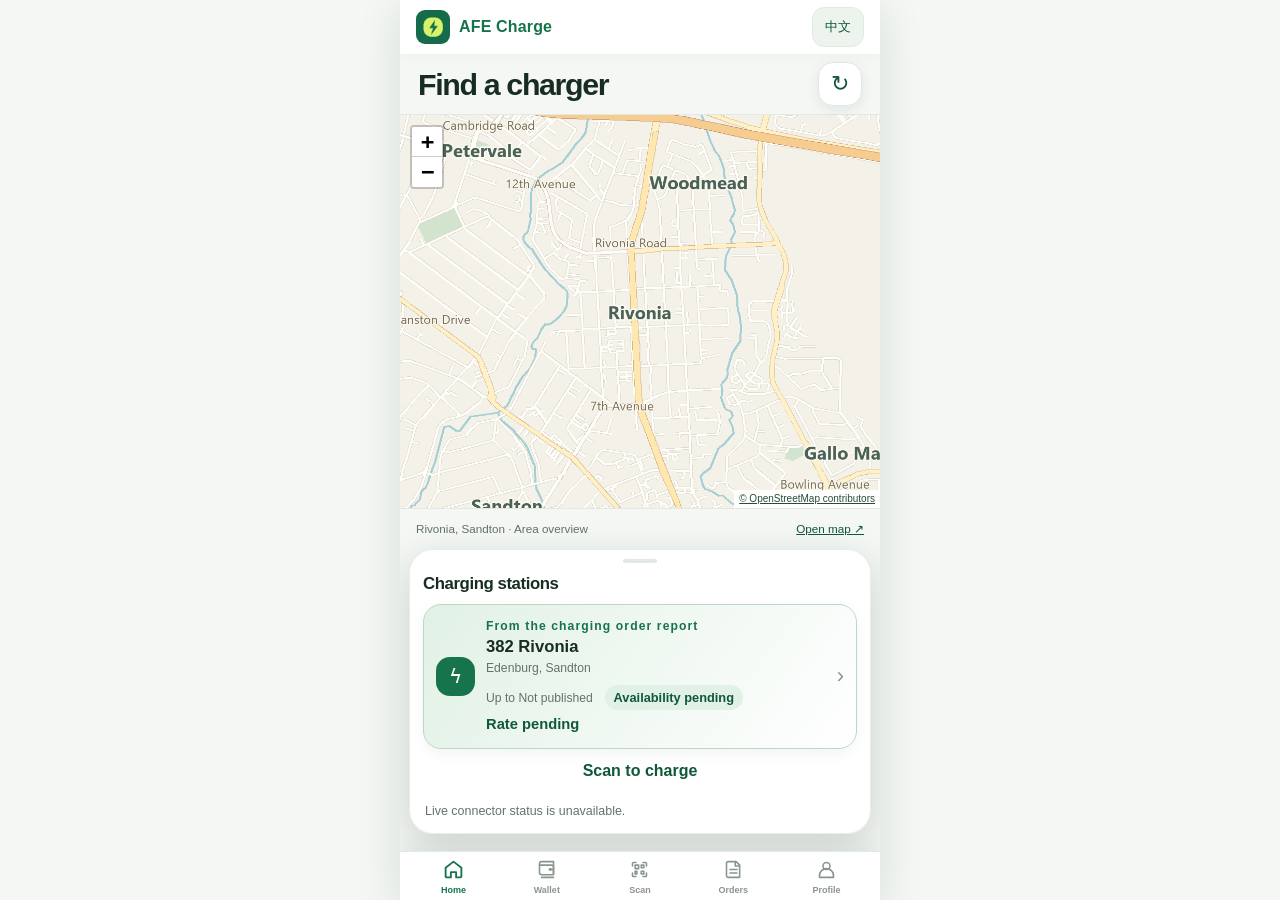
==== commit d988b9ef: "v56: recommend plugged connectors and unify payment, charging progress and return flows" ====
--- a/index.html
+++ b/index.html
@@ -110,8 +110,8 @@
 .plug-recheck { margin: .8rem 0; }.plug-recheck p { margin: .45rem 0; font-size: .9rem; }
 </style>
 <link rel="stylesheet" href="./leaflet.css">
-<link rel="stylesheet" href="./recording.css?v=afe-v52">
-<link rel="stylesheet" href="./account.css?v=afe-v52">
+<link rel="stylesheet" href="./recording.css?v=afe-v56">
+<link rel="stylesheet" href="./account.css?v=afe-v56">
 </head>
 <body>
 <div class="appview">
@@ -143,16 +143,16 @@
     <button type="button" data-map-connectors></button>
   </div>
 </dialog>
-<script src="./config.js?v=afe-v52"></script>
-<script src="./api.js?v=afe-v52"></script>
-<script src="./account-session.js?v=afe-v52"></script>
-<script src="./account-ui.js?v=afe-v52"></script>
-<script src="./production-commands.js?v=afe-v52"></script>
-<script src="./station-experience.js?v=afe-v52"></script>
-<script src="./production-payments.js?v=afe-v52"></script>
+<script src="./config.js?v=afe-v56"></script>
+<script src="./api.js?v=afe-v56"></script>
+<script src="./account-session.js?v=afe-v56"></script>
+<script src="./account-ui.js?v=afe-v56"></script>
+<script src="./production-commands.js?v=afe-v56"></script>
+<script src="./station-experience.js?v=afe-v56"></script>
+<script src="./production-payments.js?v=afe-v56"></script>
 <script src="./leaflet.js"></script>
-<script src="./driver-home.js?v=afe-v52"></script>
-<script src="./driver-tabs.js?v=afe-v52"></script>
-<script src="./recording.js?v=afe-v52"></script>
+<script src="./driver-home.js?v=afe-v56"></script>
+<script src="./driver-tabs.js?v=afe-v56"></script>
+<script src="./recording.js?v=afe-v56"></script>
 <script>if ('serviceWorker' in navigator) window.addEventListener('load', () => navigator.serviceWorker.register('./service-worker.js', {updateViaCache:'none'}).catch(() => {}));</script>
 </body></html>
--- a/recording.css
+++ b/recording.css
@@ -94,6 +94,25 @@
 .dock-hint { display:block; font-size:.76rem; line-height:1.35; margin:0 0 5px; text-align:center; color:var(--muted); }
 .station-primary { display:block; width:100%; min-height:49px; padding:.7rem 1rem; background:#12623e; color:white; border:0; border-radius:14px; font:700 1.05rem/1.35 system-ui,sans-serif; cursor:pointer; }
 .station-primary:disabled { background:var(--surface-2); color:var(--muted); cursor:default; box-shadow:inset 0 0 0 1px var(--line); opacity:1; }
+.session-view { display:grid; gap:16px; }
+.session-view h1,.session-view .session-place,.session-view .session-message { margin:0; }
+.session-view .session-place { color:var(--muted); }
+.session-soc { display:flex; align-items:center; gap:16px; padding:18px; background:var(--surface-2); border-radius:16px; }
+.session-soc span,.session-meters span { display:block; color:var(--muted); font-size:.88rem; }
+.session-soc strong,.session-meters strong { display:block; margin-top:4px; color:var(--text); font-size:clamp(1.65rem,7vw,2.5rem); line-height:1.15; font-variant-numeric:tabular-nums; overflow-wrap:anywhere; }
+.session-battery { position:relative; flex:none; width:50px; height:28px; padding:3px; border:2px solid var(--green-deep); border-radius:7px; }
+.session-battery::after { content:""; position:absolute; inset:7px -6px 7px auto; width:3px; border-radius:2px; background:var(--green-deep); }
+.session-battery i { display:block; width:var(--soc); height:100%; border-radius:3px; background:var(--green-deep); }
+.session-meters { display:grid; grid-template-columns:repeat(2,minmax(0,1fr)); gap:12px; }
+.session-meters > div { padding:12px 0; border-top:1px solid var(--line); }
+.session-meters strong small { margin-inline-start:.25em; font-size:.77rem; font-weight:600; }
+.session-message { display:flex; align-items:center; gap:10px; color:var(--text); }
+.session-spinner { flex:none; height:1em; width:1em; border:2px solid var(--line); border-top-color:var(--green-deep); border-radius:50%; animation:session-turn .9s linear infinite; }
+@keyframes session-turn { to {transform:rotate(1turn);} }
+@media(prefers-reduced-motion:reduce) { .session-spinner { animation:none; } }
+.station-primary.session-stop:not(:disabled) { color:#fff; background:#ad2c32; }
+html[data-theme=dark] .station-primary.session-stop:not(:disabled) { color:#2e090b; background:#ff9a9e; }
+.charge-warning { color:var(--text); font-weight:600; }
 html[data-theme=dark] .station-primary:not(:disabled) { background:#9ce2b1; color:#10291b; }
 .text-action:focus-visible,.station-primary:focus-visible,.plug-panel button:focus-visible { outline:3px solid var(--green); outline-offset:2px; }
 .preview-note { color:var(--green-deep); font-size:.85rem; }
@@ -255,3 +274,44 @@
 .scan-recovery { display:grid; gap:8px; margin-bottom:12px; }
 .scan-recovery .rec-refresh { min-height:46px; color:var(--green-deep); border-color:var(--green); }
 .gun-choice-hint { margin:0 0 .65rem; font-size:.94rem; color:var(--muted); }
+
+.app-root .app-main:has(> .station-checkout) { padding:8px 14px 10px; }
+.station-checkout { display:grid; gap:8px; }
+.station-checkout header { display:flex; align-items:center; justify-content:space-between; gap:8px; }
+.station-checkout header h1 { margin:0; font-size:1.2rem; }
+.station-checkout .app-back { min-height:40px; margin:0; }
+.station-checkout .rec-card { padding:12px 14px; gap:6px; box-shadow:none; }
+.station-checkout .gun-picker legend { margin-bottom:5px; font-size:1rem; }
+.station-checkout .gun-tile { padding:8px 10px; gap:2px; }
+.station-checkout .gun-status { margin-top:0; }
+.station-checkout .checkout-connected { padding:5px 9px; border-inline-start:3px solid var(--green); background:var(--mint); color:var(--green-deep); font-weight:650; border-radius:4px; }
+.station-checkout .rec-tariff { padding:6px 10px; }
+.station-checkout .rec-tariff-heading { display:flex; align-items:center; gap:6px; }
+.station-checkout .rec-tariff-total strong { font-size:1.2rem; }
+.station-checkout .pay-summary,.checkout-recovery,.session-help { display:flex; align-items:center; justify-content:space-between; gap:8px; }
+.station-checkout .pay-summary { min-height:38px; }
+.station-checkout .pay-summary strong { font-size:1rem; }
+.station-checkout .funding-options { margin:0; }
+.station-checkout .acct-check { align-items:center; min-height:36px; }
+.station-checkout .vehicle-choice { border-top:1px solid var(--line); }
+.station-checkout .vehicle-choice summary { min-height:38px; padding:8px 0; }
+.checkout-recovery .text-action,.session-help .text-action,.home-station-actions > * { min-height:44px; }
+.station-checkout .acct-message:empty {display:none;}
+.session-view .session-meters { gap:10px; }
+.session-view .session-meters > div { background:var(--surface-2); border:0; border-radius:12px; padding:12px; }
+.session-view .session-meters strong { color:var(--green-deep); font-size:clamp(1.65rem,7.5vw,2.5rem); }
+.session-view .session-duration { color:var(--muted); }
+.session-view .session-duration strong { color:var(--text); font-variant-numeric:tabular-nums; }
+.session-view .session-soc { padding:10px 14px; }
+.session-view .session-soc strong { font-size:1.25rem; }
+.session-help a { display:inline-flex; align-items:center; text-decoration:underline; }
+.home-charge-action { display:flex; justify-content:space-between; align-items:center; gap:.5rem; margin:8px 12px 0; min-height:44px; padding:8px 13px; background:var(--mint); color:var(--green-deep); border:1px solid var(--green); border-radius:13px; text-align:start; font:inherit; font-weight:700; cursor:pointer; }
+.home-station-actions { display:flex; align-items:center; justify-content:space-around; gap:8px; }
+.home-station-actions a,.home-station-actions button { display:inline-flex; align-items:center; justify-content:center; flex:1; font:inherit; font-weight:650; background:transparent; border:0; color:var(--green-deep); cursor:pointer; }
+.driver-home .driver-map-area { height:clamp(108px,calc(100dvh - 505px - env(safe-area-inset-bottom)),420px); }
+.driver-home:has(.home-charge-action) .driver-map-area { height:clamp(90px,calc(100dvh - 565px - env(safe-area-inset-bottom)),365px); }
+@media(max-height:700px) {
+  .station-checkout .rec-card { padding:9px 12px; gap:4px; }
+  .station-checkout .gun-type { font-size:.73rem; }
+  .driver-home .driver-map-legend { min-height:24px; }
+}
